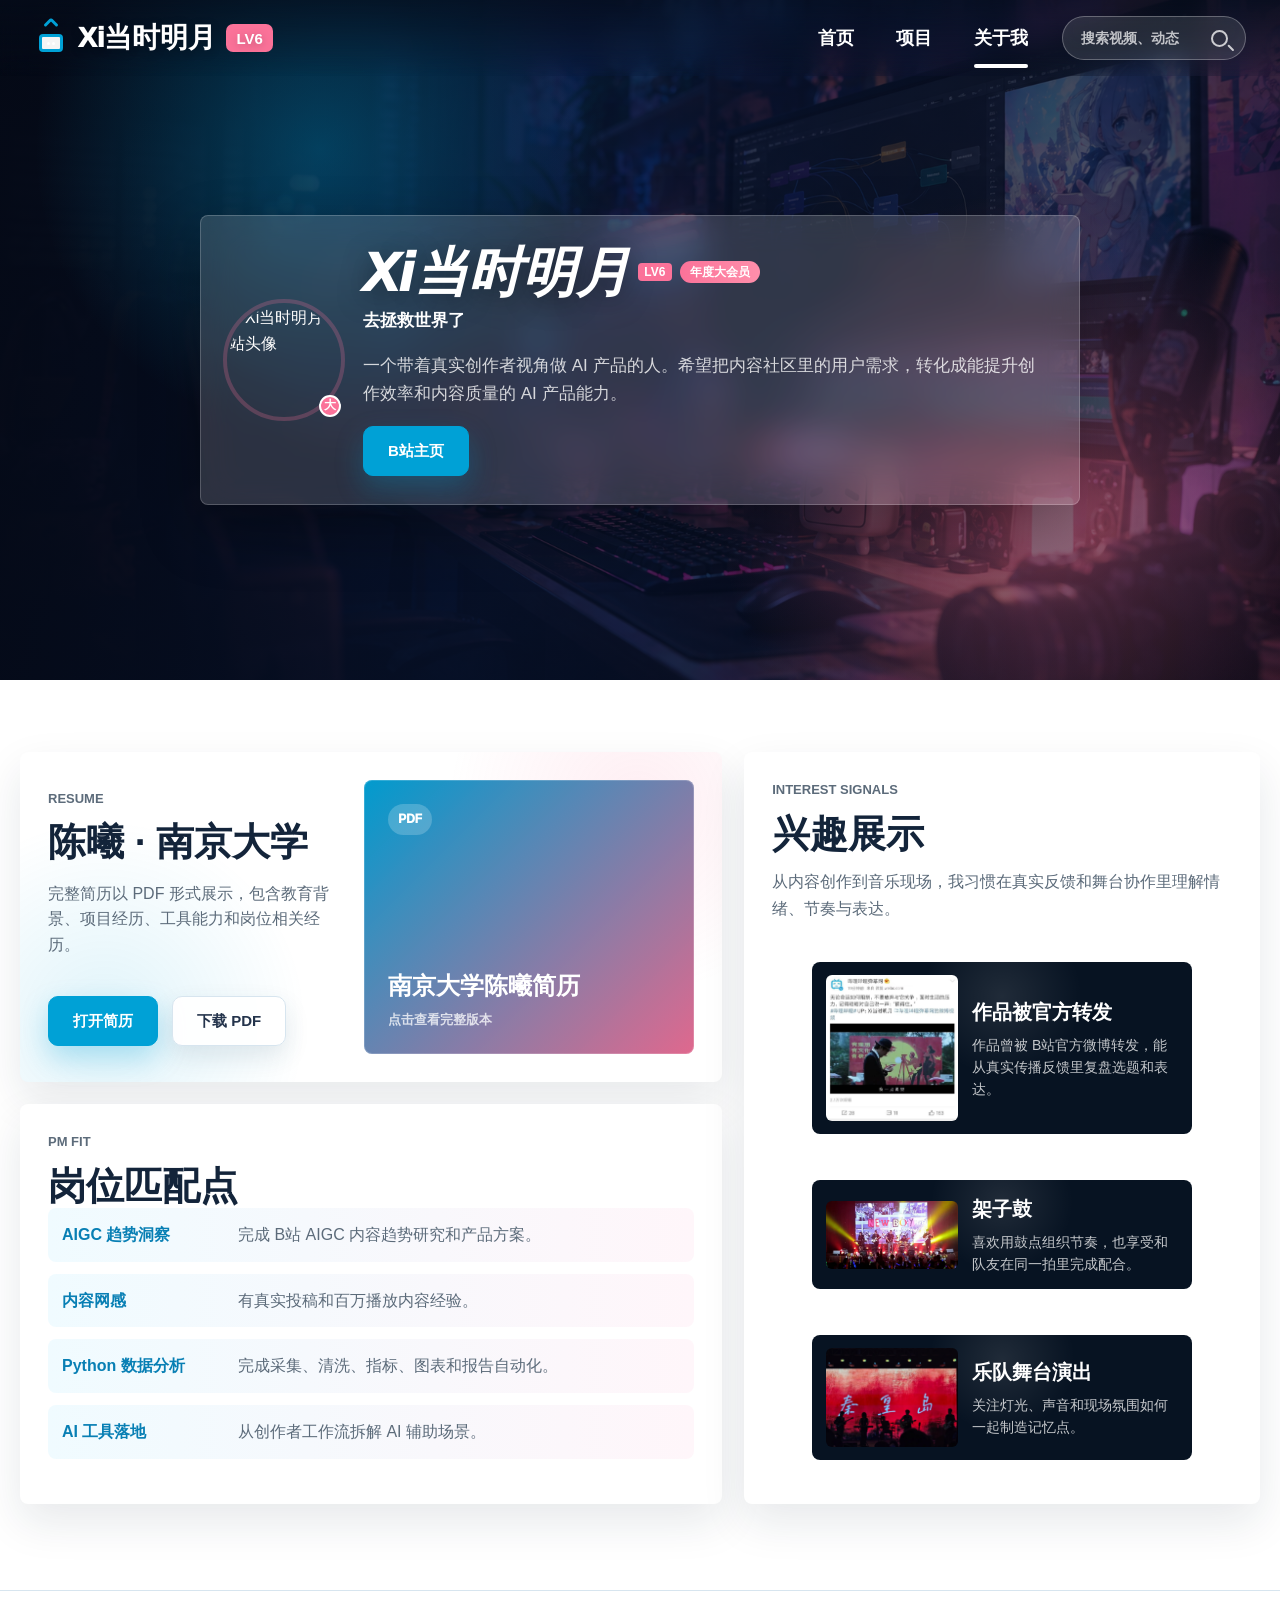
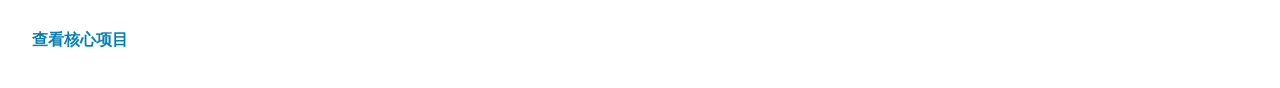
==== about.html @ 8aa00d42 "Deploy portfolio site to GitHub Pages" ====
<!doctype html>
<html lang="zh-CN">
<head>
  <meta charset="utf-8">
  <meta name="viewport" content="width=device-width, initial-scale=1">
  <title>关于我 | Xi当时明月</title>
  <link rel="stylesheet" href="assets/styles.css">
</head>
<body class="bili-page about-page">
  <header class="site-header">
    <a class="brand" href="index.html" aria-label="回到首页">
      <span class="brand-mark bili-tv-mini" aria-hidden="true"><span></span></span>
      <span>Xi当时明月</span>
      <span class="brand-level">LV6</span>
    </a>
    <button class="nav-toggle" type="button" aria-expanded="false" aria-controls="site-nav">☰</button>
    <nav id="site-nav" class="site-nav">
      <a href="index.html">首页</a>
      <a href="projects.html">项目</a>
      <a class="active" href="about.html">关于我</a>
      <span class="nav-search">搜索视频、动态</span>
    </nav>
  </header>

  <main>
    <section class="space-hero">
      <div class="hero-media" aria-hidden="true">
        <img src="assets/hero-creator-bg.png" alt="">
      </div>
      <div class="danmaku-layer about-danmaku-layer" aria-hidden="true">
        <span style="--top: 10%; --delay: 0s; --speed: 17s;">bilibili干杯！</span>
        <span style="--top: 15%; --delay: -5s; --speed: 21s;">无限进步！</span>
        <span style="--top: 20%; --delay: -10s; --speed: 19s;">AI 产品力加载中</span>
        <span style="--top: 25%; --delay: -15s; --speed: 23s;">一键三连作品集</span>
        <span style="--top: 30%; --delay: -3s; --speed: 20s;">真实创作者视角</span>
        <span style="--top: 35%; --delay: -8s; --speed: 25s;">内容社区洞察已就绪</span>
        <span style="--top: 40%; --delay: -13s; --speed: 22s;">接 offer ~</span>
        <span style="--top: 45%; --delay: -18s; --speed: 26s;">前方高能</span>
        <span style="--top: 50%; --delay: -2s; --speed: 18s;">从创作到产品</span>
        <span style="--top: 55%; --delay: -7s; --speed: 24s;">求录用~</span>
        <span style="--top: 60%; --delay: -12s; --speed: 20s;">B站 AIGC 趋势研究</span>
        <span style="--top: 65%; --delay: -17s; --speed: 27s;">AI 让创作更快乐</span>
        <span style="--top: 70%; --delay: -22s; --speed: 23s;">数据复盘中</span>
        <span style="--top: 75%; --delay: -4s; --speed: 19s;">关注用户需求</span>
        <span style="--top: 80%; --delay: -9s; --speed: 28s;">全体目光向我看齐！</span>
      </div>
      <div class="space-profile-card">
        <div class="profile-avatar-wrap">
          <img src="https://i0.hdslb.com/bfs/face/666c9650cc53e5d75ecbccb346e332d8e1f030dd.jpg@128w_128h_1c_1s.webp" alt="Xi当时明月 B站头像">
          <span class="avatar-vip">大</span>
        </div>
        <div>
          <div class="profile-name-row">
            <h1>Xi当时明月</h1>
            <span class="level-badge">LV6</span>
            <span class="vip-badge">年度大会员</span>
          </div>
          <p class="space-sign">去拯救世界了</p>
          <p>一个带着真实创作者视角做 AI 产品的人。希望把内容社区里的用户需求，转化成能提升创作效率和内容质量的 AI 产品能力。</p>
          <div class="hero-actions space-profile-actions">
            <a class="button primary" href="https://space.bilibili.com/365101941?spm_id_from=333.1007.0.0" target="_blank" rel="noopener">B站主页</a>
          </div>
        </div>
      </div>
    </section>

    <section class="section profile-layout page-section">
      <div class="profile-content">
        <article class="resume-block resume-download-block">
          <div class="resume-download-copy">
            <p class="eyebrow">Resume</p>
            <h2>陈曦 · 南京大学</h2>
            <p>完整简历以 PDF 形式展示，包含教育背景、项目经历、工具能力和岗位相关经历。</p>
            <div class="button-row">
              <a class="button primary" href="assets/docs/chenxi-nju-resume-0108.pdf" target="_blank" rel="noopener">打开简历</a>
              <a class="button ghost" href="assets/docs/chenxi-nju-resume-0108.pdf" download>下载 PDF</a>
            </div>
          </div>
          <a class="resume-preview-card" href="assets/docs/chenxi-nju-resume-0108.pdf" target="_blank" rel="noopener" aria-label="打开陈曦简历 PDF">
            <span>PDF</span>
            <strong>南京大学陈曦简历</strong>
            <small>点击查看完整版本</small>
          </a>
        </article>

        <article class="resume-block pm-fit-block">
          <p class="eyebrow">PM Fit</p>
          <h2>岗位匹配点</h2>
          <div class="fit-list">
            <div><strong>AIGC 趋势洞察</strong><span>完成 B站 AIGC 内容趋势研究和产品方案。</span></div>
            <div><strong>内容网感</strong><span>有真实投稿和百万播放内容经验。</span></div>
            <div><strong>Python 数据分析</strong><span>完成采集、清洗、指标、图表和报告自动化。</span></div>
            <div><strong>AI 工具落地</strong><span>从创作者工作流拆解 AI 辅助场景。</span></div>
          </div>
        </article>

        <article class="resume-block interest-block">
          <div class="about-block-heading">
            <div>
              <p class="eyebrow">Interest Signals</p>
              <h2>兴趣展示</h2>
            </div>
            <p>从内容创作到音乐现场，我习惯在真实反馈和舞台协作里理解情绪、节奏与表达。</p>
          </div>
          <div class="interest-gallery">
            <a class="interest-card" href="assets/mine/interest-content-note.jpg" target="_blank" rel="noopener" aria-label="查看作品被 B站官方微博转发截图大图">
              <figure>
                <img src="assets/mine/interest-content-note.jpg" alt="B站内容被官方账号转发的截图">
                <figcaption>
                  <strong>作品被官方转发</strong>
                  <span>作品曾被 B站官方微博转发，能从真实传播反馈里复盘选题和表达。</span>
                </figcaption>
              </figure>
            </a>
            <a class="interest-card" href="assets/mine/interest-live-band.jpg" target="_blank" rel="noopener" aria-label="查看架子鼓舞台照片大图">
              <figure class="wide">
                <img src="assets/mine/interest-live-band.jpg" alt="乐队在舞台上演出的照片">
                <figcaption>
                  <strong>架子鼓</strong>
                  <span>喜欢用鼓点组织节奏，也享受和队友在同一拍里完成配合。</span>
                </figcaption>
              </figure>
            </a>
            <a class="interest-card" href="assets/mine/interest-stage-qinhuangdao.jpg" target="_blank" rel="noopener" aria-label="查看乐队舞台演出照片大图">
              <figure>
                <img src="assets/mine/interest-stage-qinhuangdao.jpg" alt="秦皇岛主题舞台演出照片">
                <figcaption>
                  <strong>乐队舞台演出</strong>
                  <span>关注灯光、声音和现场氛围如何一起制造记忆点。</span>
                </figcaption>
              </figure>
            </a>
          </div>
        </article>
      </div>
    </section>
  </main>

  <footer class="site-footer">
    <a href="bilibili-aigc.html">查看核心项目</a>
  </footer>
  <script src="assets/main.js"></script>
</body>
</html>
---- assets/styles.css ----
:root {
  --bg: #f6f9fc;
  --surface: #ffffff;
  --surface-soft: #eef7fb;
  --ink: #13243a;
  --muted: #5c6b7a;
  --line: #d7e5ef;
  --blue: #00a1d6;
  --blue-dark: #087fb4;
  --pink: #fb7299;
  --green: #22b07d;
  --shadow: 0 18px 45px rgba(24, 70, 98, 0.12);
  --radius: 8px;
}

* {
  box-sizing: border-box;
}

body {
  margin: 0;
  color: var(--ink);
  background: var(--bg);
  font-family: -apple-system, BlinkMacSystemFont, "Segoe UI", "Microsoft YaHei", sans-serif;
  line-height: 1.6;
}

img {
  display: block;
  max-width: 100%;
}

a {
  color: inherit;
  text-decoration: none;
}


.site-header {
  position: sticky;
  top: 0;
  z-index: 10;
  display: flex;
  align-items: center;
  justify-content: space-between;
  min-height: 76px;
  padding: 0 42px;
  background: rgba(255, 255, 255, 0.96);
  border-bottom: 1px solid rgba(215, 229, 239, 0.92);
  backdrop-filter: blur(14px);
  box-shadow: 0 8px 28px rgba(19, 36, 58, 0.05);
}

.brand {
  display: inline-flex;
  align-items: center;
  gap: 12px;
  font-weight: 900;
  color: #0b1533;
  font-size: 26px;
}

.brand-level {
  display: inline-flex;
  align-items: center;
  justify-content: center;
  height: 23px;
  padding: 0 8px;
  border-radius: 6px;
  color: #fff;
  background: var(--pink);
  font-size: 14px;
  font-weight: 900;
}

.brand-mark {
  display: grid;
  place-items: center;
  width: 40px;
  height: 40px;
}

.bili-tv-mini {
  position: relative;
  border-radius: 0;
  background: transparent;
  box-shadow: none;
}

.bili-tv-mini::before,
.bili-tv-mini::after {
  content: "";
  position: absolute;
  top: 2px;
  width: 12px;
  height: 4px;
  border-radius: 999px;
  background: var(--blue);
}

.bili-tv-mini::before {
  left: 8px;
  transform: rotate(-45deg);
}

.bili-tv-mini::after {
  right: 8px;
  transform: rotate(45deg);
}

.bili-tv-mini span {
  width: 34px;
  height: 27px;
  margin-top: 7px;
  border: 4px solid var(--blue);
  border-radius: 8px;
  position: relative;
  background: #f9fdff;
}

.bili-tv-mini span::before,
.bili-tv-mini span::after {
  content: "";
  position: absolute;
  top: 8px;
  width: 4px;
  height: 4px;
  border-radius: 50%;
  background: var(--blue);
}

.bili-tv-mini span::before { left: 7px; }
.bili-tv-mini span::after { right: 7px; }

.site-nav {
  display: flex;
  align-items: center;
  gap: 20px;
}

.site-nav a {
  position: relative;
  padding: 10px 8px;
  border-radius: 8px;
  color: #17233c;
  font-size: 16px;
  font-weight: 900;
}

.site-nav a:hover,
.site-nav a.active {
  color: var(--blue);
  background: transparent;
}

.site-nav a.active::after {
  content: "";
  position: absolute;
  left: 8px;
  right: 8px;
  bottom: -9px;
  height: 4px;
  border-radius: 999px;
  background: var(--blue);
}

.nav-search {
  display: inline-flex;
  align-items: center;
  min-width: 168px;
  height: 40px;
  padding: 0 42px 0 18px;
  border: 1px solid #dbe7f2;
  border-radius: 999px;
  color: #a0afc1;
  background: #fff;
  font-size: 13px;
  font-weight: 800;
  position: relative;
}

.nav-search::after {
  content: "";
  position: absolute;
  right: 17px;
  width: 13px;
  height: 13px;
  border: 2px solid #aab7c7;
  border-radius: 50%;
}

.nav-search::before {
  content: "";
  position: absolute;
  right: 13px;
  width: 8px;
  height: 2px;
  background: #aab7c7;
  transform: rotate(45deg) translate(9px, 5px);
  border-radius: 999px;
}

.nav-toggle {
  display: none;
  border: 1px solid var(--line);
  border-radius: 8px;
  background: #fff;
  color: var(--ink);
  width: 40px;
  height: 40px;
  font-size: 20px;
}

.home-hero {
  position: relative;
  min-height: calc(100vh - 76px);
  display: grid;
  align-items: end;
  padding: 72px 56px 172px;
  overflow: hidden;
  background:
    radial-gradient(circle at 4% 13%, rgba(0, 161, 214, 0.18), transparent 17%),
    radial-gradient(circle at 88% 8%, rgba(251, 114, 153, 0.2), transparent 18%),
    linear-gradient(135deg, #eef9ff 0%, #f7fbff 42%, #fff1f7 100%);
}

.home-hero::before {
  content: "";
  position: absolute;
  inset: auto -8% -85px -8%;
  height: 190px;
  background: linear-gradient(135deg, rgba(0, 161, 214, 0.62), rgba(251, 114, 153, 0.62));
  border-radius: 55% 45% 0 0 / 68% 78% 0 0;
  opacity: 0.78;
}

.home-hero::after {
  content: "";
  position: absolute;
  inset: auto -12% -145px 18%;
  height: 200px;
  background: rgba(255, 255, 255, 0.7);
  border-radius: 50% 50% 0 0 / 70% 75% 0 0;
}

.hero-media {
  position: absolute;
  inset: 0;
}

.hero-media::after {
  content: "";
  position: absolute;
  inset: 0;
  background:
    linear-gradient(90deg, rgba(241, 250, 255, 0.98) 0%, rgba(241, 250, 255, 0.88) 35%, rgba(246, 244, 255, 0.55) 58%, rgba(255, 239, 247, 0.88) 100%),
    radial-gradient(circle at 82% 20%, rgba(251, 114, 153, 0.28), transparent 24%),
    radial-gradient(circle at 20% 72%, rgba(0, 161, 214, 0.24), transparent 28%);
}

.hero-media img {
  position: absolute;
  right: 9%;
  top: 0;
  width: 58%;
  height: 100%;
  object-fit: cover;
  object-position: center;
  opacity: 0.46;
  filter: saturate(0.9) contrast(0.92);
  mix-blend-mode: multiply;
}

.hero-copy {
  position: relative;
  z-index: 2;
  max-width: 760px;
  color: #071533;
}

.eyebrow {
  margin: 0 0 10px;
  color: var(--blue);
  font-size: 13px;
  font-weight: 900;
  letter-spacing: 0;
  text-transform: uppercase;
}

.hero-copy .eyebrow {
  color: var(--blue);
}

h1,
h2,
h3,
p {
  overflow-wrap: anywhere;
}

h1 {
  margin: 0;
  font-size: clamp(46px, 5vw, 76px);
  line-height: 1.08;
  letter-spacing: 0;
}

.accent-pink { color: var(--pink); }
.accent-blue { color: var(--blue); }

h2 {
  margin: 0;
  font-size: clamp(26px, 3vw, 42px);
  line-height: 1.18;
  letter-spacing: 0;
}

h3 {
  margin: 0;
  font-size: 20px;
  line-height: 1.3;
  letter-spacing: 0;
}

.hero-summary {
  max-width: 690px;
  margin: 24px 0 0;
  color: #3b4b63;
  font-size: 17px;
}

.hero-actions,
.button-row,
.card-actions {
  display: flex;
  flex-wrap: wrap;
  gap: 14px;
}

.hero-actions {
  margin-top: 28px;
}

.button {
  display: inline-flex;
  align-items: center;
  justify-content: center;
  gap: 9px;
  min-height: 50px;
  padding: 12px 24px;
  border-radius: 10px;
  border: 1px solid var(--line);
  font-weight: 900;
  font-size: 15px;
}

.button-icon {
  display: inline-grid;
  place-items: center;
  width: 23px;
  height: 23px;
  border-radius: 7px;
  background: rgba(255, 255, 255, 0.18);
}

.button.primary {
  color: #fff;
  border-color: var(--blue);
  background: var(--blue);
  box-shadow: 0 12px 28px rgba(0, 161, 214, 0.28);
}

.button.primary:hover {
  background: var(--blue-dark);
}

.button.ghost {
  color: #24344c;
  background: rgba(255, 255, 255, 0.94);
  box-shadow: 0 10px 24px rgba(31, 70, 100, 0.12);
}

.home-hero .button.ghost {
  color: #24344c;
  border-color: #dbe7f2;
  background: rgba(255, 255, 255, 0.94);
}

.danmaku-layer {
  position: absolute;
  inset: 76px 0 0;
  z-index: 1;
  pointer-events: none;
  overflow: hidden;
}



.danmaku-layer span {
  position: absolute;
  top: var(--top);
  left: 100%;
  white-space: nowrap;
  padding: 12px 20px;
  border-radius: 999px;
  color: rgba(236, 241, 247, 0.86);
  background: rgba(226, 234, 242, 0.13);
  border: 1px solid rgba(226, 234, 242, 0.34);
  box-shadow: 0 10px 22px rgba(0, 0, 0, 0.14), 0 0 0 1px rgba(255, 255, 255, 0.12) inset;
  backdrop-filter: blur(10px);
  animation: danmaku-fly var(--speed) linear infinite;
  animation-delay: var(--delay);
  font-size: 15px;
  font-weight: 900;
}

.danmaku-layer span:nth-child(3n + 1) {
  color: #008fca;
  background: rgba(232, 248, 255, 0.28);
  border-color: rgba(0, 161, 214, 0.34);
}

.danmaku-layer span:nth-child(3n + 2) {
  color: #df4d7c;
  background: rgba(255, 239, 246, 0.30);
  border-color: rgba(251, 114, 153, 0.36);
}

@keyframes danmaku-fly {
  from { transform: translateX(0); }
  to { transform: translateX(-135vw); }
}

.creator-panel {
  position: absolute;
  right: 44px;
  bottom: 126px;
  z-index: 3;
  display: grid;
  grid-template-columns: 92px minmax(0, 1fr);
  gap: 20px;
  align-items: center;
  width: min(450px, calc(100% - 88px));
  padding: 22px 24px;
  border-radius: 16px;
  border: 1px solid #dfeaf4;
  background: rgba(255, 255, 255, 0.96);
  color: #0b1533;
  backdrop-filter: blur(18px);
  box-shadow: 0 18px 48px rgba(31, 76, 120, 0.16);
}

.profile-avatar-wrap {
  position: relative;
  width: 92px;
  height: 92px;
  border-radius: 50%;
}

.profile-avatar-wrap::before {
  content: "";
  position: absolute;
  inset: -6px;
  border-radius: 50%;
  border: 4px solid rgba(251, 114, 153, 0.24);
}

.profile-avatar-wrap img {
  display: block;
  width: 100%;
  height: 100%;
  border-radius: 50%;
  object-fit: cover;
}

.creator-panel img {
  width: 92px;
  height: 92px;
  border-radius: 50%;
  border: 4px solid #fff;
  object-fit: cover;
  box-shadow: 0 10px 22px rgba(40, 80, 120, 0.16);
}

.creator-panel strong {
  display: block;
  color: #0b1533;
  font-size: 26px;
  line-height: 1.1;
}

.creator-panel p {
  margin: 7px 0 0;
  color: #2f4058;
  font-size: 15px;
}

.profile-name-row {
  display: flex;
  flex-wrap: wrap;
  align-items: center;
  gap: 8px;
}

.level-badge,
.vip-badge,
.avatar-vip {
  display: inline-flex;
  align-items: center;
  justify-content: center;
  color: #fff;
  font-weight: 900;
}

.level-badge {
  min-width: 38px;
  height: 22px;
  padding: 0 7px;
  border-radius: 6px;
  background: #fb7299;
  font-size: 13px;
  line-height: 1;
}

.vip-badge {
  height: 24px;
  padding: 0 12px;
  border-radius: 999px;
  background: linear-gradient(90deg, #fb7299, #ff8fab);
  font-size: 12px;
}

.avatar-vip {
  position: absolute;
  right: -1px;
  bottom: -1px;
  width: 27px;
  height: 27px;
  border-radius: 50%;
  border: 3px solid #fff;
  background: #fb7299;
  font-size: 14px;
}

.profile-sign {
  font-weight: 900;
}

.profile-proof {
  color: #6b7b91 !important;
  font-size: 12px !important;
}

.metric-strip {
  display: grid;
  grid-template-columns: repeat(4, 1fr);
  gap: 0;
  max-width: 1080px;
  margin: -132px 0 0 56px;
  padding: 0;
  position: relative;
  z-index: 4;
  border-radius: 14px;
  overflow: hidden;
  background: #fff;
  box-shadow: 0 18px 44px rgba(31, 76, 120, 0.14);
}

.metric-strip article {
  display: grid;
  grid-template-columns: 54px 1fr;
  grid-template-rows: auto auto;
  column-gap: 16px;
  align-items: center;
  padding: 24px 28px;
  background: #fff;
  border-right: 1px solid #e6eef6;
}

.metric-strip article:first-child,
.metric-strip article:last-child {
  border-radius: 0;
}

.metric-strip article:last-child {
  border-right: 0;
}

.metric-icon {
  grid-row: 1 / 3;
  display: grid;
  place-items: center;
  width: 54px;
  height: 54px;
  border-radius: 14px;
  color: var(--blue);
  background: #e8f8ff;
  font-size: 20px;
  font-weight: 900;
}

.metric-icon.fans,
.metric-icon.like {
  color: var(--pink);
  background: #fff0f6;
}

.metric-strip strong {
  display: block;
  color: var(--blue);
  font-size: 34px;
  line-height: 1;
}

.metric-strip span:not(.metric-icon) {
  display: block;
  margin-top: 8px;
  color: var(--muted);
  font-weight: 800;
}

.section {
  max-width: 1180px;
  margin: 0 auto;
  padding: 86px 20px;
}

.section-heading {
  max-width: 740px;
  margin-bottom: 28px;
}

.section-heading p:not(.eyebrow) {
  color: var(--muted);
  font-size: 17px;
}

.project-grid {
  display: grid;
  grid-template-columns: 1.25fr 1fr 1fr;
  gap: 18px;
}

.project-card,
.list-card,
.profile-card,
.resume-block,
.case-grid article,
.chart-gallery figure {
  border: 1px solid var(--line);
  border-radius: var(--radius);
  background: var(--surface);
  box-shadow: 0 10px 30px rgba(15, 49, 74, 0.07);
}

.project-card {
  overflow: hidden;
}

.project-card img,
.project-card .placeholder-visual {
  width: 100%;
  aspect-ratio: 16 / 10;
  object-fit: cover;
  background: #dff4fb;
}

.placeholder-visual {
  display: grid;
  place-items: center;
  color: var(--blue-dark);
  font-size: 36px;
  font-weight: 900;
}

.card-body {
  padding: 22px;
}

.card-body p,
.list-card p,
.case-grid p,
.resume-block p,
.profile-card p {
  color: var(--muted);
}

.status {
  display: inline-flex;
  margin-bottom: 12px;
  padding: 4px 9px;
  border-radius: 999px;
  font-size: 12px;
  font-weight: 900;
}

.status.done {
  color: #00749b;
  background: #def5fd;
}

.status.draft {
  color: #b94b6d;
  background: #ffe6ef;
}

.status.planned {
  color: #617081;
  background: #eef2f6;
}

.card-actions {
  margin-top: 18px;
}

.card-actions a {
  color: var(--blue-dark);
  font-weight: 900;
}

.muted {
  color: var(--muted);
}

.soft-band {
  max-width: none;
  padding-left: calc((100% - 1180px) / 2 + 20px);
  padding-right: calc((100% - 1180px) / 2 + 20px);
  background: var(--surface-soft);
}

.ability-grid,
.case-grid,
.chart-gallery {
  display: grid;
  grid-template-columns: repeat(3, 1fr);
  gap: 18px;
}

.ability-grid article {
  min-height: 170px;
  padding: 24px;
  border-radius: var(--radius);
  background: #fff;
  border: 1px solid var(--line);
}

.ability-grid p {
  color: var(--muted);
}

.quick-links,
.deliverables {
  display: grid;
  grid-template-columns: 0.9fr 1.1fr;
  gap: 28px;
  align-items: center;
}

.link-panel {
  display: grid;
  grid-template-columns: repeat(2, 1fr);
  gap: 12px;
}

.link-panel a {
  padding: 18px;
  border: 1px solid var(--line);
  border-radius: 8px;
  background: #fff;
  color: var(--blue-dark);
  font-weight: 900;
}

.site-footer {
  display: flex;
  justify-content: space-between;
  gap: 24px;
  padding: 36px 32px;
  color: var(--muted);
  border-top: 1px solid var(--line);
  background: #fff;
}

.site-footer strong {
  color: var(--ink);
}

.site-footer p {
  margin: 6px 0 0;
}

.site-footer a {
  color: var(--blue-dark);
  font-weight: 900;
}

.page-hero,
.case-hero {
  max-width: 1180px;
  margin: 0 auto;
  padding: 78px 20px 42px;
}

.page-hero.compact {
  max-width: 920px;
  margin-left: calc((100% - 1180px) / 2);
}

.page-hero p:not(.eyebrow) {
  max-width: 720px;
  color: var(--muted);
  font-size: 18px;
}

.project-list {
  display: grid;
  gap: 22px;
}

.list-card {
  display: grid;
  grid-template-columns: 340px 1fr;
  gap: 28px;
  padding: 22px;
  align-items: center;
}

.list-card img,
.list-card .placeholder-visual {
  width: 100%;
  aspect-ratio: 16 / 10;
  border-radius: 8px;
  object-fit: cover;
  background: #dff4fb;
}

.mini-stats {
  display: grid;
  grid-template-columns: repeat(3, 1fr);
  gap: 10px;
  margin: 20px 0;
}

.mini-stats div {
  padding: 12px;
  border-radius: 8px;
  background: #f4f8fb;
}

.mini-stats dt {
  color: var(--muted);
  font-size: 12px;
  font-weight: 800;
}

.mini-stats dd {
  margin: 4px 0 0;
  color: var(--ink);
  font-weight: 900;
}

.case-hero {
  display: grid;
  grid-template-columns: 1.05fr 0.95fr;
  gap: 34px;
  align-items: center;
}

.case-hero p {
  color: var(--muted);
  font-size: 18px;
}

.case-hero img {
  border-radius: 8px;
  border: 1px solid var(--line);
  background: #fff;
  box-shadow: var(--shadow);
}

.case-grid article {
  padding: 24px;
}

.case-number {
  display: inline-block;
  color: var(--pink);
  font-size: 28px;
  font-weight: 900;
  margin-bottom: 12px;
}

.chart-gallery figure {
  overflow: hidden;
  margin: 0;
}

.chart-gallery img {
  width: 100%;
  aspect-ratio: 16 / 10;
  object-fit: cover;
}

.chart-gallery figcaption {
  padding: 14px 16px;
  color: var(--muted);
  font-weight: 800;
}

.profile-layout {
  display: grid;
  grid-template-columns: 320px 1fr;
  gap: 24px;
  align-items: start;
}

.profile-card {
  position: sticky;
  top: 92px;
  padding: 28px;
}

.avatar-ring {
  display: grid;
  place-items: center;
  width: 88px;
  height: 88px;
  margin-bottom: 18px;
  border-radius: 50%;
  color: #fff;
  background: linear-gradient(135deg, var(--blue), var(--pink));
  font-size: 42px;
  font-weight: 900;
}

.profile-content {
  display: grid;
  gap: 18px;
}

.resume-block {
  padding: 28px;
}

.clean-list {
  margin: 18px 0 0;
  padding-left: 20px;
  color: var(--muted);
}

.clean-list li + li {
  margin-top: 10px;
}

.fit-list {
  display: grid;
  gap: 12px;
}

.fit-list div {
  display: grid;
  grid-template-columns: 160px 1fr;
  gap: 16px;
  padding: 14px;
  border-radius: 8px;
  background: #f4f8fb;
}

.fit-list strong {
  color: var(--blue-dark);
}

.fit-list span {
  color: var(--muted);
}

.editable {
  border-style: dashed;
}

.research-hero {
  align-items: stretch;
}

.research-summary {
  display: grid;
  grid-template-columns: repeat(2, 1fr);
  gap: 14px;
}

.research-summary article {
  display: flex;
  flex-direction: column;
  justify-content: center;
  min-height: 132px;
  padding: 22px;
  border-radius: 8px;
  border: 1px solid var(--line);
  background: #fff;
  box-shadow: var(--shadow);
}

.research-summary strong {
  color: var(--blue);
  font-size: 38px;
  line-height: 1;
}

.research-summary span {
  margin-top: 10px;
  color: var(--muted);
  font-weight: 800;
}

.workflow-steps {
  display: grid;
  grid-template-columns: repeat(6, 1fr);
  gap: 12px;
}

.workflow-steps article,
.signal-grid article,
.task-grid article,
.evidence-grid article,
.opportunity-list article {
  border: 1px solid var(--line);
  border-radius: 8px;
  background: #fff;
  box-shadow: 0 10px 30px rgba(15, 49, 74, 0.07);
}

.workflow-steps article {
  min-height: 230px;
  padding: 18px;
}

.workflow-steps span {
  display: inline-flex;
  color: var(--pink);
  font-size: 24px;
  font-weight: 900;
  margin-bottom: 16px;
}

.workflow-steps p,
.signal-grid p,
.task-grid p,
.evidence-grid li,
.opportunity-list p,
.source-list {
  color: var(--muted);
}

.signal-grid,
.task-grid,
.evidence-grid,
.opportunity-list {
  display: grid;
  grid-template-columns: repeat(4, 1fr);
  gap: 18px;
}

.signal-grid article,
.task-grid article,
.evidence-grid article,
.opportunity-list article {
  padding: 22px;
}

.signal-grid a,
.source-list a {
  color: var(--blue-dark);
  font-weight: 900;
}

.wide {
  max-width: 900px;
}

.table-wrap {
  overflow-x: auto;
  border: 1px solid var(--line);
  border-radius: 8px;
  background: #fff;
  box-shadow: 0 10px 30px rgba(15, 49, 74, 0.07);
}

.review-table {
  width: 100%;
  min-width: 1160px;
  border-collapse: collapse;
}

.review-table th,
.review-table td {
  padding: 15px 14px;
  border-bottom: 1px solid var(--line);
  text-align: left;
  vertical-align: top;
  font-size: 14px;
}

.review-table th {
  color: var(--blue-dark);
  background: #f1f9fd;
  font-size: 13px;
  font-weight: 900;
}

.review-table td strong {
  display: block;
  color: var(--ink);
  font-size: 15px;
}

.review-table td span {
  display: block;
  color: var(--muted);
  font-size: 12px;
  font-weight: 800;
  margin-top: 4px;
}

.review-table tr:last-child td {
  border-bottom: 0;
}

.task-grid {
  grid-template-columns: repeat(4, 1fr);
}

.task-grid span {
  display: block;
  margin-top: 12px;
  color: var(--blue-dark);
  font-size: 13px;
  font-weight: 900;
}

.evidence-grid {
  grid-template-columns: repeat(3, 1fr);
}

.evidence-grid ol,
.source-list {
  margin: 16px 0 0;
  padding-left: 20px;
}

.evidence-grid li + li,
.source-list li + li {
  margin-top: 9px;
}

.product-opportunity {
  display: grid;
  grid-template-columns: 0.8fr 1.2fr;
  gap: 28px;
  align-items: start;
}

.opportunity-list {
  grid-template-columns: repeat(2, 1fr);
}

.opportunity-list strong {
  display: block;
  color: var(--blue-dark);
  font-size: 18px;
}

.sources-section {
  padding-top: 40px;
}

/* Homepage variant inspired by Bilibili recruitment page layout. */
.home-page .site-header {
  position: absolute;
  left: 0;
  right: 0;
  top: 0;
  color: #fff;
  background: linear-gradient(180deg, rgba(0, 0, 0, 0.42), rgba(0, 0, 0, 0));
  border-bottom: 0;
  box-shadow: none;
}

.home-page .brand,
.home-page .site-nav a {
  color: #fff;
}

.home-page .site-nav a.active,
.home-page .site-nav a:hover {
  color: #fff;
}

.home-page .site-nav a.active::after {
  background: #fff;
}

.home-page .nav-search {
  color: rgba(255, 255, 255, 0.72);
  border-color: rgba(255, 255, 255, 0.32);
  background: rgba(255, 255, 255, 0.12);
  backdrop-filter: blur(10px);
}

.home-page .nav-search::before {
  background: rgba(255, 255, 255, 0.76);
}

.home-page .nav-search::after {
  border-color: rgba(255, 255, 255, 0.76);
}

.home-page .bili-tv-mini span {
  background: rgba(255, 255, 255, 0.92);
}

.home-page .home-hero {
  min-height: 100vh;
  place-items: center;
  padding: 100px 56px 188px;
  background: #10131a;
}

.home-page .home-hero::before {
  display: none;
}

.home-page .home-hero::after {
  content: "";
  position: absolute;
  inset: auto 0 0;
  height: 38%;
  background: linear-gradient(180deg, rgba(16, 19, 26, 0), rgba(16, 19, 26, 0.72));
  border-radius: 0;
}

.home-page .hero-media::after {
  background:
    radial-gradient(circle at 50% 48%, rgba(0, 0, 0, 0.08), rgba(0, 0, 0, 0.34) 46%, rgba(0, 0, 0, 0.68) 100%),
    linear-gradient(180deg, rgba(0, 0, 0, 0.42), rgba(0, 0, 0, 0.48));
}

.home-page .hero-media img {
  inset: 0;
  right: auto;
  top: auto;
  width: 100%;
  height: 100%;
  opacity: 1;
  object-fit: cover;
  object-position: center;
  filter: saturate(0.92) contrast(1.02);
  mix-blend-mode: normal;
}

.home-page .hero-copy {
  justify-self: center;
  align-self: center;
  max-width: 900px;
  margin-top: 36px;
  text-align: center;
  color: #fff;
}

.home-page .hero-copy .eyebrow {
  color: rgba(255, 255, 255, 0.82);
  margin-bottom: 18px;
}

.home-page .hero-copy h1 {
  color: #fff;
  font-size: clamp(42px, 4.6vw, 72px);
  font-style: italic;
  font-weight: 1000;
  text-shadow: 0 6px 28px rgba(0, 0, 0, 0.42);
}

.home-page .hero-summary {
  max-width: 780px;
  margin: 18px auto 0;
  color: rgba(255, 255, 255, 0.78);
}

.hero-search {
  display: grid;
  grid-template-columns: 1fr 48px;
  align-items: center;
  width: min(420px, 86vw);
  height: 50px;
  margin: 28px auto 0;
  border-radius: 999px;
  background: rgba(255, 255, 255, 0.96);
  box-shadow: 0 18px 48px rgba(0, 0, 0, 0.28);
  overflow: hidden;
}

.hero-search span {
  padding-left: 22px;
  color: #9aa8b8;
  font-size: 14px;
  font-weight: 800;
  text-align: left;
}

.hero-search a {
  display: grid;
  place-items: center;
  width: 48px;
  height: 48px;
  margin-right: 1px;
  border-radius: 50%;
  color: #fff;
  background: var(--pink);
  font-size: 25px;
  font-weight: 900;
}

.recruit-entry-panel {
  position: absolute;
  left: 50%;
  bottom: 70px;
  z-index: 4;
  display: grid;
  grid-template-columns: repeat(2, minmax(260px, 360px));
  gap: 12px;
  transform: translateX(-50%);
}

.recruit-entry {
  position: relative;
  display: grid;
  gap: 4px;
  min-height: 82px;
  padding: 18px 58px 18px 22px;
  border-radius: 8px;
  color: #fff;
  box-shadow: 0 18px 42px rgba(0, 0, 0, 0.28);
}

.recruit-entry.blue {
  background: #329be0;
}

.recruit-entry.pink {
  background: #d94a7c;
}

.recruit-entry strong {
  font-size: 26px;
  line-height: 1.05;
  font-weight: 1000;
}

.recruit-entry span {
  font-size: 13px;
  opacity: 0.9;
}

.recruit-entry b {
  position: absolute;
  right: 22px;
  top: 50%;
  transform: translateY(-50%);
  font-size: 58px;
  line-height: 1;
  font-weight: 300;
}

.home-page .creator-panel {
  display: none;
}

.home-page .metric-strip {
  max-width: 1080px;
  margin: 42px auto 0;
}



.bili-tv-mini {
  position: relative;
  border-radius: 0;
  background: transparent;
  box-shadow: none;
}

.bili-tv-mini::before,
.bili-tv-mini::after {
  content: "";
  position: absolute;
  top: 5px;
  width: 8px;
  height: 2px;
  border-radius: 999px;
  background: var(--blue);
}

.bili-tv-mini::before {
  left: 9px;
  transform: rotate(-45deg);
}

.bili-tv-mini::after {
  right: 9px;
  transform: rotate(45deg);
}

.bili-tv-mini span {
  width: 23px;
  height: 17px;
  margin-top: 9px;
  border: 3px solid var(--blue);
  border-radius: 4px;
  position: relative;
}

.bili-tv-mini span::before,
.bili-tv-mini span::after {
  content: "";
  position: absolute;
  top: 3px;
  width: 2px;
  height: 2px;
  border-radius: 50%;
  background: #fff;
}

.bili-tv-mini span::before { left: 3px; }
.bili-tv-mini span::after { right: 3px; }

.danmaku-layer {
  position: absolute;
  inset: 68px 0 0;
  z-index: 1;
  pointer-events: none;
  overflow: hidden;
}

.danmaku-layer span {
  position: absolute;
  top: var(--top);
  left: 100%;
  white-space: nowrap;
  padding: 7px 14px;
  border-radius: 999px;
  color: rgba(255, 255, 255, 0.92);
  background: rgba(255, 255, 255, 0.13);
  border: 1px solid rgba(255, 255, 255, 0.2);
  backdrop-filter: blur(8px);
  animation: danmaku-fly var(--speed) linear infinite;
  animation-delay: var(--delay);
  font-size: 14px;
  font-weight: 800;
}

@keyframes danmaku-fly {
  from { transform: translateX(0); }
  to { transform: translateX(-135vw); }
}

.creator-panel {
  position: absolute;
  right: 28px;
  bottom: 72px;
  z-index: 2;
  display: grid;
  grid-template-columns: 76px minmax(0, 1fr);
  gap: 16px;
  align-items: center;
  width: min(430px, calc(100% - 56px));
  padding: 18px;
  border-radius: 8px;
  border: 1px solid rgba(255, 255, 255, 0.24);
  background:
    linear-gradient(120deg, rgba(31, 76, 101, 0.78), rgba(13, 39, 61, 0.64)),
    rgba(255, 255, 255, 0.12);
  color: #fff;
  backdrop-filter: blur(18px);
  box-shadow: 0 18px 46px rgba(0, 0, 0, 0.26);
}

.profile-avatar-wrap {
  position: relative;
  width: 76px;
  height: 76px;
}

.creator-panel img {
  width: 76px;
  height: 76px;
  border-radius: 50%;
  border: 3px solid rgba(255, 255, 255, 0.86);
  object-fit: cover;
}

.creator-panel strong {
  display: block;
  font-size: 24px;
  line-height: 1.1;
  text-shadow: 0 2px 8px rgba(0, 0, 0, 0.22);
}

.creator-panel p {
  margin: 6px 0 0;
  color: rgba(255, 255, 255, 0.9);
  font-size: 14px;
}

.profile-name-row {
  display: flex;
  flex-wrap: wrap;
  align-items: center;
  gap: 8px;
}

.level-badge,
.vip-badge,
.avatar-vip {
  display: inline-flex;
  align-items: center;
  justify-content: center;
  color: #fff;
  font-weight: 900;
}

.level-badge {
  min-width: 34px;
  height: 18px;
  padding: 0 6px;
  border-radius: 4px;
  background: #fb7299;
  font-size: 12px;
  line-height: 1;
}

.vip-badge {
  height: 22px;
  padding: 0 10px;
  border-radius: 999px;
  background: linear-gradient(90deg, #fb7299, #ff8fab);
  font-size: 12px;
}

.avatar-vip {
  position: absolute;
  right: -2px;
  bottom: -2px;
  width: 22px;
  height: 22px;
  border-radius: 50%;
  border: 2px solid #fff;
  background: #fb7299;
  font-size: 12px;
}

.profile-sign {
  font-weight: 800;
}

.profile-proof {
  color: rgba(255, 255, 255, 0.72) !important;
  font-size: 12px !important;
}

.bili-showcase {
  padding-top: 96px;
}

.video-strip {
  display: grid;
  grid-template-columns: 1.35fr 1fr 1fr;
  gap: 18px;
}

.bili-video-card {
  position: relative;
  display: grid;
  overflow: hidden;
  min-height: 310px;
  border-radius: 8px;
  border: 1px solid var(--line);
  background: #07192b;
  box-shadow: var(--shadow);
  transition: transform 180ms ease, box-shadow 180ms ease;
}

.bili-video-card:hover,
.project-card:hover,
.list-card:hover,
.link-panel a:hover {
  transform: translateY(-4px);
  box-shadow: 0 22px 54px rgba(24, 70, 98, 0.16);
}

.bili-video-card img {
  position: absolute;
  inset: 0;
  width: 100%;
  height: 100%;
  object-fit: cover;
  opacity: 0.9;
  transition: transform 420ms ease;
}

.bili-video-card:hover img {
  transform: scale(1.045);
}

.bili-video-card::after {
  content: "";
  position: absolute;
  inset: 0;
  background: linear-gradient(180deg, rgba(7, 25, 43, 0.05) 20%, rgba(7, 25, 43, 0.84) 100%);
}

.bili-video-card div,
.play-chip {
  position: relative;
  z-index: 1;
}

.bili-video-card div {
  align-self: end;
  padding: 18px;
  color: #fff;
}

.bili-video-card strong {
  display: block;
  font-size: 19px;
  line-height: 1.25;
}

.bili-video-card p {
  margin: 6px 0 0;
  color: rgba(255, 255, 255, 0.78);
  font-size: 13px;
}

.play-chip {
  justify-self: start;
  margin: 14px;
  padding: 6px 10px;
  border-radius: 999px;
  color: #fff;
  background: rgba(0, 161, 214, 0.88);
  font-size: 13px;
  font-weight: 900;
  backdrop-filter: blur(8px);
}

.project-card,
.list-card,
.link-panel a {
  transition: transform 180ms ease, box-shadow 180ms ease, border-color 180ms ease;
}

.project-card:hover,
.list-card:hover,
.link-panel a:hover {
  border-color: rgba(0, 161, 214, 0.45);
}


@media (min-width: 901px) and (max-height: 820px) {
  .home-hero {
    min-height: calc(100vh - 76px);
    padding-bottom: 164px;
  }

  .hero-copy {
    max-width: 720px;
  }

  h1 {
    font-size: clamp(34px, 4.8vw, 58px);
  }

  .hero-summary {
    max-width: 650px;
    margin-top: 16px;
  }

  .hero-actions {
    margin-top: 22px;
  }

  .metric-strip {
    margin-top: -126px;
  }
}

@media (max-width: 900px) {
  .site-header {
    padding: 0 18px;
  }

  .nav-toggle {
    display: inline-grid;
    place-items: center;
  }

  .site-nav {
    position: absolute;
    top: 68px;
    left: 0;
    right: 0;
    display: none;
    grid-template-columns: 1fr;
    padding: 12px 18px 18px;
    background: #fff;
    border-bottom: 1px solid var(--line);
  }

  .site-nav.open {
    display: grid;
  }

  .home-hero {
    min-height: 720px;
    padding: 88px 20px 42px;
  }

  .hero-media::after {
    background:
      linear-gradient(90deg, rgba(241, 250, 255, 0.98) 0%, rgba(241, 250, 255, 0.88) 45%, rgba(255, 239, 247, 0.88) 100%),
      radial-gradient(circle at 82% 20%, rgba(251, 114, 153, 0.24), transparent 24%);
  }

  .creator-panel {
    position: relative;
    right: auto;
    bottom: auto;
    width: auto;
    margin-top: 24px;
  }

  .danmaku-layer span {
    font-size: 12px;
  }

  .metric-strip,
  .video-strip,
  .project-grid,
  .ability-grid,
  .workflow-steps,
  .signal-grid,
  .task-grid,
  .evidence-grid,
  .opportunity-list,
  .case-grid,
  .chart-gallery,
  .quick-links,
  .deliverables,
  .case-hero,
  .product-opportunity,
  .profile-layout,
  .list-card {
    grid-template-columns: 1fr;
  }

  .metric-strip {
    margin-top: 0;
  }

  .metric-strip article,
  .metric-strip article:first-child,
  .metric-strip article:last-child {
    border-radius: 8px;
  }

  .page-hero.compact {
    margin-left: auto;
  }

  .profile-card {
    position: static;
  }
}

@media (max-width: 560px) {
  h1 {
    font-size: 36px;
  }

  .home-hero {
    min-height: 680px;
  }

  .hero-summary,
  .page-hero p:not(.eyebrow),
  .case-hero p {
    font-size: 16px;
  }

  .metric-strip {
    grid-template-columns: 1fr;
  }

  .section,
  .soft-band {
    padding-top: 58px;
    padding-bottom: 58px;
  }

  .link-panel,
  .mini-stats,
  .fit-list div {
    grid-template-columns: 1fr;
  }

  .site-footer {
    flex-direction: column;
    padding: 28px 20px;
  }
}


@media (max-width: 560px) {
  .bili-video-card {
    min-height: 240px;
  }

  .creator-panel {
    grid-template-columns: 58px 1fr;
    padding: 12px;
  }

  .profile-avatar-wrap,
  .creator-panel img {
    width: 58px;
    height: 58px;
  }

  .creator-panel strong {
    font-size: 19px;
  }

  .profile-proof {
    display: none;
  }
}

@media (prefers-reduced-motion: reduce) {
  .danmaku-layer span,
  .bili-video-card img,
  .project-card,
  .list-card,
  .link-panel a {
    animation: none;
    transition: none;
  }
}

.home-page .danmaku-layer {
  inset: 76px 0 0;
}

.home-page .danmaku-layer span {
  padding: 12px 20px;
  border-radius: 999px;
  color: rgba(236, 241, 247, 0.86);
  background: rgba(226, 234, 242, 0.13);
  border: 1px solid rgba(226, 234, 242, 0.34);
  box-shadow: 0 10px 22px rgba(0, 0, 0, 0.14), 0 0 0 1px rgba(255, 255, 255, 0.12) inset;
  backdrop-filter: blur(10px);
  font-size: 15px;
  font-weight: 900;
}

.home-page .danmaku-layer span:nth-child(3n + 1) {
  color: #008fca;
  background: rgba(232, 248, 255, 0.13);
  border-color: rgba(0, 161, 214, 0.34);
}

.home-page .danmaku-layer span:nth-child(3n + 2) {
  color: #df4d7c;
  background: rgba(255, 239, 246, 0.13);
  border-color: rgba(251, 114, 153, 0.36);
}



.home-page .brand {
  gap: 10px;
  font-size: 28px;
  font-weight: 1000;
  letter-spacing: 0;
  text-shadow: 0 2px 10px rgba(0, 0, 0, 0.26);
}

.home-page .brand-mark {
  width: 34px;
  height: 34px;
}

.home-page .bili-tv-mini::before,
.home-page .bili-tv-mini::after {
  top: 0;
  width: 10px;
  height: 3px;
}

.home-page .bili-tv-mini::before {
  left: 7px;
}

.home-page .bili-tv-mini::after {
  right: 7px;
}

.home-page .bili-tv-mini span {
  width: 24px;
  height: 18px;
  margin-top: 9px;
  border-width: 3px;
  border-radius: 4px;
  background: rgba(255, 255, 255, 0.96);
}

.home-page .bili-tv-mini span::before,
.home-page .bili-tv-mini span::after {
  top: 5px;
  width: 3px;
  height: 3px;
}

.home-page .bili-tv-mini span::before {
  left: 5px;
}

.home-page .bili-tv-mini span::after {
  right: 5px;
}

.home-page .brand-level {
  height: 28px;
  padding: 0 10px;
  border-radius: 7px;
  font-size: 15px;
  line-height: 1;
  box-shadow: none;
}

.home-page {
  height: 100vh;
  overflow: hidden;
}

.home-page main,
.home-page .home-hero {
  height: 100vh;
  overflow: hidden;
}

/* Bilibili-inspired sub pages. */
.bili-page {
  background:
    linear-gradient(180deg, #f3f8fc 0, #fff 520px),
    #fff;
}

.bili-page .site-header {
  position: absolute;
  left: 0;
  right: 0;
  top: 0;
  color: #fff;
  background: linear-gradient(180deg, rgba(5, 12, 26, 0.62), rgba(5, 12, 26, 0));
  border-bottom: 0;
  box-shadow: none;
}

.bili-page .brand,
.bili-page .site-nav a {
  color: #fff;
}

.bili-page .brand {
  gap: 10px;
  font-size: 28px;
  font-weight: 1000;
  text-shadow: 0 2px 10px rgba(0, 0, 0, 0.26);
}

.bili-page .brand-mark {
  width: 34px;
  height: 34px;
}

.bili-page .bili-tv-mini span {
  width: 24px;
  height: 18px;
  margin-top: 9px;
  border-width: 3px;
  border-radius: 4px;
  background: rgba(255, 255, 255, 0.96);
}

.bili-page .bili-tv-mini::before,
.bili-page .bili-tv-mini::after {
  top: 0;
  width: 10px;
  height: 3px;
}

.bili-page .bili-tv-mini span::before,
.bili-page .bili-tv-mini span::after {
  top: 5px;
  width: 3px;
  height: 3px;
}

.bili-page .bili-tv-mini span::before { left: 5px; }
.bili-page .bili-tv-mini span::after { right: 5px; }

.bili-page .brand-level {
  height: 28px;
  padding: 0 10px;
  border-radius: 7px;
  font-size: 15px;
  line-height: 1;
}

.bili-page .site-nav a.active,
.bili-page .site-nav a:hover {
  color: #fff;
}

.bili-page .site-nav a.active::after {
  background: #fff;
}

.bili-page .nav-search {
  color: rgba(255, 255, 255, 0.72);
  border-color: rgba(255, 255, 255, 0.28);
  background: rgba(255, 255, 255, 0.12);
  backdrop-filter: blur(10px);
}

.bili-page .nav-search::before {
  background: rgba(255, 255, 255, 0.76);
}

.bili-page .nav-search::after {
  border-color: rgba(255, 255, 255, 0.76);
}

.bili-page .hero-media img {
  inset: 0;
  right: auto;
  top: auto;
  width: 100%;
  height: 100%;
  object-fit: cover;
  object-position: center;
  opacity: 1;
  filter: saturate(0.98) contrast(1.02);
  mix-blend-mode: normal;
}

.bili-page .hero-media::after {
  background:
    radial-gradient(circle at 25% 22%, rgba(0, 161, 214, 0.34), transparent 26%),
    radial-gradient(circle at 82% 76%, rgba(251, 114, 153, 0.34), transparent 28%),
    linear-gradient(105deg, rgba(5, 10, 22, 0.88) 0%, rgba(8, 19, 42, 0.76) 44%, rgba(5, 10, 22, 0.58) 100%);
}

.subpage-hero,
.case-landing,
.research-landing,
.space-hero {
  position: relative;
  isolation: isolate;
  overflow: hidden;
  min-height: 560px;
  padding: 138px 56px 110px;
  color: #fff;
  background: #081326;
}

.subpage-hero-inner,
.case-landing-copy,
.research-landing-copy,
.space-profile-card,
.subpage-entry-panel,
.case-hero-card,
.hero-summary-card,
.space-stat-strip {
  position: relative;
  z-index: 2;
}

.subpage-hero-inner {
  max-width: 880px;
  margin: 0 auto;
  text-align: center;
}

.subpage-hero .eyebrow,
.case-landing .eyebrow,
.research-landing .eyebrow,
.space-hero .eyebrow {
  color: rgba(255, 255, 255, 0.78);
}

.subpage-hero h1,
.case-landing h1,
.research-landing h1,
.space-hero h1 {
  color: #fff;
  font-size: clamp(42px, 5vw, 72px);
  font-style: italic;
  font-weight: 1000;
  text-shadow: 0 6px 28px rgba(0, 0, 0, 0.42);
}

.subpage-hero p:not(.eyebrow),
.case-landing p,
.research-landing p,
.space-profile-card p {
  color: rgba(255, 255, 255, 0.8);
  font-size: 18px;
}

.compact-search {
  width: min(520px, 90vw);
}

.subpage-entry-panel {
  display: grid;
  grid-template-columns: repeat(2, minmax(260px, 360px));
  justify-content: center;
  gap: 12px;
  margin-top: 54px;
}

.single-entry-panel {
  grid-template-columns: minmax(360px, 640px);
}

.page-section {
  padding-top: 72px;
}

.recruit-list {
  gap: 18px;
}

.projects-page #project-list {
  max-width: none;
  padding-left: max(36px, calc((100% - 1380px) / 2 + 24px));
  padding-right: max(36px, calc((100% - 1380px) / 2 + 24px));
}

.projects-page #project-list .section-heading {
  max-width: 860px;
}

.projects-page .recruit-list {
  gap: 24px;
}

.projects-page .feature-list-card {
  grid-template-columns: minmax(390px, 0.42fr) minmax(0, 1fr);
  gap: 34px;
  padding: 28px;
}

.projects-page .feature-list-card img {
  min-height: 236px;
}

.projects-page .feature-list-card h2 {
  margin: 0 0 10px;
  font-size: clamp(30px, 2.5vw, 42px);
  line-height: 1.16;
  letter-spacing: 0;
}

.projects-page .feature-list-card p {
  max-width: 760px;
  font-size: 17px;
}

.projects-page .feature-list-card .button-row {
  margin-top: 6px;
}

.feature-list-card {
  position: relative;
  overflow: hidden;
  border: 0;
  box-shadow: 0 18px 46px rgba(19, 36, 58, 0.12);
}

.feature-list-card::before {
  content: "";
  position: absolute;
  inset: 0 auto 0 0;
  width: 9px;
}

.feature-list-card.blue-tint::before { background: var(--blue); }
.feature-list-card.pink-tint::before { background: var(--pink); }
.feature-list-card.creator-tint::before { background: #22b07d; }
.feature-list-card.travel-tint::before { background: #18a889; }
.feature-list-card.neutral-tint::before { background: #72829a; }

.feature-list-card img,
.feature-list-card .placeholder-visual {
  border-radius: 8px;
}

/* Unified canvas for the projects index. */
.projects-page main {
  background:
    radial-gradient(circle at 18% 20%, rgba(0, 161, 214, 0.2), transparent 30%),
    radial-gradient(circle at 82% 18%, rgba(251, 114, 153, 0.18), transparent 28%),
    radial-gradient(circle at 76% 76%, rgba(251, 114, 153, 0.12), transparent 28%),
    linear-gradient(135deg, #071322 0%, #0b2035 44%, #17192d 100%);
}

.projects-page #project-list {
  position: relative;
  z-index: 2;
  margin-top: -66px;
  padding-top: 0;
  padding-bottom: 96px;
  background: transparent;
}

.projects-page #project-list .section-heading .eyebrow {
  color: #38c5f6;
}

.projects-page #project-list .section-heading h2 {
  color: #fff;
}

.projects-page #project-list .section-heading p {
  color: rgba(226, 237, 250, 0.76);
}

.projects-page .feature-list-card {
  border: 1px solid rgba(255, 255, 255, 0.13);
  background: rgba(255, 255, 255, 0.1);
  backdrop-filter: blur(18px);
  box-shadow: 0 24px 60px rgba(0, 0, 0, 0.22);
}

.projects-page .feature-list-card h2 {
  color: #fff;
}

.projects-page .feature-list-card p {
  color: rgba(226, 237, 250, 0.78);
}

.projects-page .feature-list-card img {
  box-shadow: 0 18px 42px rgba(0, 0, 0, 0.2);
}

.projects-page .mini-stats div {
  border: 1px solid rgba(255, 255, 255, 0.1);
  background: rgba(255, 255, 255, 0.08);
}

.projects-page .mini-stats dt {
  color: rgba(226, 237, 250, 0.66);
}

.projects-page .mini-stats dd {
  color: #fff;
}

.projects-page .button.ghost {
  color: #fff;
  border-color: rgba(255, 255, 255, 0.22);
  background: rgba(255, 255, 255, 0.08);
}

.projects-page .site-footer {
  color: rgba(226, 237, 250, 0.72);
  border-top: 1px solid rgba(255, 255, 255, 0.08);
  background:
    radial-gradient(circle at 78% 18%, rgba(251, 114, 153, 0.12), transparent 28%),
    linear-gradient(135deg, #071322 0%, #0b2035 48%, #17192d 100%);
}

.projects-page .site-footer strong,
.projects-page .site-footer a {
  color: #fff;
}

.case-landing,
.research-landing {
  max-width: none;
  margin: 0;
  grid-template-columns: minmax(0, 1.05fr) minmax(360px, 0.95fr);
  gap: 42px;
  align-items: center;
  padding-left: max(56px, calc((100% - 1180px) / 2 + 20px));
  padding-right: max(56px, calc((100% - 1180px) / 2 + 20px));
}

.aigc-landing {
  grid-template-columns: minmax(0, 820px);
  justify-content: center;
  overflow: hidden;
  padding-bottom: 96px;
}

.aigc-landing .case-landing-copy {
  max-width: 820px;
}

.aigc-page main {
  background:
    radial-gradient(circle at 18% 22%, rgba(0, 161, 214, 0.22), transparent 30%),
    radial-gradient(circle at 78% 16%, rgba(251, 114, 153, 0.18), transparent 28%),
    radial-gradient(circle at 76% 72%, rgba(251, 114, 153, 0.16), transparent 28%),
    linear-gradient(135deg, #071322 0%, #0b2035 44%, #17192d 100%);
}

.aigc-landing::after {
  content: "";
  position: absolute;
  left: 0;
  right: 0;
  bottom: 0;
  z-index: 1;
  height: 150px;
  background: linear-gradient(180deg, rgba(7, 19, 34, 0), rgba(7, 19, 34, 0.92) 90%);
  pointer-events: none;
}

.aigc-summary-band {
  position: relative;
  z-index: 2;
  max-width: none;
  margin-top: -58px;
  padding: 0 calc((100% - 1180px) / 2 + 20px) 66px;
  background: transparent;
}

.aigc-summary-band .case-story-grid {
  max-width: 1180px;
  margin: 0 auto;
  gap: 22px;
}

.aigc-summary-band .case-story-grid article {
  min-height: 238px;
  padding: 28px;
  border: 1px solid rgba(255, 255, 255, 0.14);
  background: rgba(255, 255, 255, 0.1);
  backdrop-filter: blur(18px);
  box-shadow: 0 24px 60px rgba(0, 0, 0, 0.2);
}

.aigc-summary-band .case-story-grid h2 {
  color: #fff;
}

.aigc-summary-band .case-story-grid p {
  color: rgba(226, 237, 250, 0.78);
}

.aigc-video-band {
  position: relative;
  max-width: none;
  margin: 0;
  padding: 48px max(32px, calc((100% - 1180px) / 2 + 20px)) 54px;
  color: #f5f8ff;
  background: transparent;
}

.aigc-video-layout {
  display: grid;
  grid-template-columns: minmax(0, 0.78fr) minmax(520px, 1.22fr);
  align-items: center;
  gap: 46px;
  max-width: 1180px;
  margin: 0 auto;
}

.aigc-video-copy {
  display: flex;
  flex-direction: column;
  align-items: flex-start;
  gap: 20px;
}

.aigc-video-copy .eyebrow {
  color: #38c5f6;
}

.aigc-video-copy h2 {
  margin: 0;
  max-width: 470px;
  color: #fff;
  font-size: clamp(34px, 4vw, 56px);
  line-height: 1.08;
  letter-spacing: 0;
}

.aigc-video-copy p:not(.eyebrow) {
  margin: 0;
  color: rgba(226, 237, 250, 0.82);
  font-size: 18px;
  line-height: 1.78;
}

.aigc-video-meta {
  display: flex;
  flex-wrap: wrap;
  gap: 10px;
  padding-top: 8px;
}

.aigc-video-meta span {
  display: inline-flex;
  align-items: center;
  min-height: 34px;
  padding: 0 13px;
  border: 1px solid rgba(56, 197, 246, 0.28);
  border-radius: 999px;
  color: #dff6ff;
  background: rgba(56, 197, 246, 0.08);
  font-size: 13px;
  font-weight: 900;
}

.aigc-video-frame {
  margin: 0;
}

.aigc-video-frame video {
  display: block;
  width: 100%;
  aspect-ratio: 16 / 9;
  border: 1px solid rgba(255, 255, 255, 0.16);
  border-radius: 8px;
  background: #07101d;
  box-shadow: 0 28px 80px rgba(0, 0, 0, 0.34);
}

.aigc-video-frame figcaption {
  margin-top: 14px;
  color: rgba(226, 237, 250, 0.62);
  font-size: 14px;
}

.aigc-page .aigc-extended-card {
  max-width: none;
  width: 100%;
  margin: 0;
  padding: 26px max(32px, calc((100% - 1180px) / 2 + 20px)) 92px;
  border-radius: 0;
  overflow: hidden;
  box-shadow: none;
  background: transparent;
}

.aigc-page .aigc-extended-card::before {
  content: none;
}

.aigc-page .aigc-extended-card .section-heading,
.aigc-page .aigc-extended-card .button-row {
  max-width: 1180px;
  margin-left: auto;
  margin-right: auto;
}

.aigc-page .aigc-extended-card .section-heading {
  display: grid;
  grid-template-columns: minmax(260px, 0.85fr) minmax(0, 1.15fr);
  column-gap: 58px;
  align-items: end;
}

.aigc-page .aigc-extended-card .section-heading .eyebrow {
  grid-column: 1 / -1;
  color: #38c5f6 !important;
}

.aigc-page .aigc-extended-card .section-heading h2 {
  margin-bottom: 0;
}

.aigc-page .aigc-extended-card .section-heading p:not(.eyebrow) {
  margin: 0;
  color: rgba(226, 237, 250, 0.78) !important;
}

.aigc-page .aigc-extended-card .button-row {
  margin-top: 30px;
}

.aigc-page .site-footer {
  color: rgba(226, 237, 250, 0.72);
  border-top: 1px solid rgba(255, 255, 255, 0.08);
  background:
    radial-gradient(circle at 78% 18%, rgba(251, 114, 153, 0.12), transparent 28%),
    linear-gradient(135deg, #071322 0%, #0b2035 48%, #17192d 100%);
}

.aigc-page .site-footer strong,
.aigc-page .site-footer a {
  color: #fff;
}

.case-landing .button.primary,
.research-landing .button.primary,
.subpage-hero .button.primary {
  border-color: var(--pink);
  background: var(--pink);
  box-shadow: 0 16px 36px rgba(251, 114, 153, 0.28);
}

.case-landing .button.ghost,
.research-landing .button.ghost {
  color: #fff;
  border-color: rgba(255, 255, 255, 0.28);
  background: rgba(255, 255, 255, 0.12);
  backdrop-filter: blur(10px);
}

.case-hero-card {
  padding: 14px;
  border: 1px solid rgba(255, 255, 255, 0.2);
  border-radius: 8px;
  background: rgba(255, 255, 255, 0.13);
  backdrop-filter: blur(18px);
  box-shadow: 0 24px 60px rgba(0, 0, 0, 0.32);
}

.case-hero-card img {
  width: 100%;
  border: 0;
  border-radius: 8px;
  box-shadow: none;
}

.case-metrics {
  display: grid;
  grid-template-columns: repeat(3, 1fr);
  gap: 10px;
  margin: 12px 0 0;
}

.case-metrics div,
.space-stat-strip article,
.hero-summary-card article {
  border-radius: 8px;
  background: rgba(255, 255, 255, 0.14);
  backdrop-filter: blur(12px);
}

.case-metrics div {
  padding: 12px;
}

.case-metrics dt {
  color: rgba(255, 255, 255, 0.65);
  font-size: 12px;
  font-weight: 900;
}

.case-metrics dd {
  margin: 4px 0 0;
  color: #fff;
  font-size: 22px;
  font-weight: 1000;
}

.case-story-grid article {
  position: relative;
  overflow: hidden;
  border: 0;
}

.case-story-grid article::before {
  content: "";
  position: absolute;
  inset: 0 0 auto;
  height: 6px;
  background: linear-gradient(90deg, var(--blue), var(--pink));
}

.accent-band {
  color: #fff;
  background:
    linear-gradient(135deg, rgba(0, 161, 214, 0.9), rgba(251, 114, 153, 0.86)),
    #0b1730;
}

.accent-band .eyebrow,
.accent-band h2,
.accent-band p {
  color: #fff !important;
}

.accent-band .button.ghost {
  color: #fff;
  border-color: rgba(255, 255, 255, 0.45);
  background: rgba(255, 255, 255, 0.12);
}

.chart-band {
  background: #f1f8fc;
}

.research-page .workflow-steps article,
.research-page .signal-grid article,
.research-page .task-grid article,
.research-page .evidence-grid article,
.research-page .opportunity-list article {
  border: 0;
  box-shadow: 0 18px 44px rgba(19, 36, 58, 0.1);
}

.research-page .workflow-steps article {
  min-height: 245px;
  background: linear-gradient(180deg, #fff 0%, #f7fbff 100%);
}

.research-page .workflow-steps span {
  display: inline-grid;
  place-items: center;
  width: 46px;
  height: 46px;
  border-radius: 8px;
  color: #fff;
  background: linear-gradient(135deg, var(--blue), var(--pink));
  font-size: 18px;
}

.hero-summary-card {
  align-self: stretch;
}

.hero-summary-card article {
  border: 1px solid rgba(255, 255, 255, 0.18);
  box-shadow: 0 18px 48px rgba(0, 0, 0, 0.22);
}

.hero-summary-card strong {
  color: #fff;
}

.hero-summary-card span {
  color: rgba(255, 255, 255, 0.78);
}

.research-page .table-wrap {
  border: 0;
  border-radius: 8px;
  box-shadow: 0 22px 56px rgba(19, 36, 58, 0.12);
}

.research-page .review-table th {
  position: sticky;
  top: 0;
  color: #fff;
  background: #0a8fc4;
  z-index: 1;
}

.research-page .review-table td {
  background: #fff;
}

.research-page .review-table tbody tr:nth-child(even) td {
  background: #f7fbff;
}

.research-page .review-table td b {
  display: inline-flex;
  min-width: 44px;
  justify-content: center;
  padding: 3px 8px;
  border-radius: 999px;
  color: #fff;
  background: var(--pink);
}

.space-hero {
  display: grid;
  align-items: end;
  min-height: 620px;
  padding-bottom: 76px;
}

.space-profile-card {
  position: relative;
  z-index: 3;
  display: grid;
  grid-template-columns: 110px minmax(0, 1fr);
  gap: 24px;
  align-items: center;
  max-width: 880px;
  margin: 0 auto;
  padding: 28px;
  border: 1px solid rgba(255, 255, 255, 0.2);
  border-radius: 8px;
  background: rgba(255, 255, 255, 0.15);
  backdrop-filter: blur(18px);
  box-shadow: 0 24px 60px rgba(0, 0, 0, 0.32);
}

.space-profile-card .profile-avatar-wrap,
.space-profile-card .profile-avatar-wrap img {
  width: 110px;
  height: 110px;
}

.space-profile-card h1 {
  margin: 0;
  font-size: clamp(34px, 4vw, 54px);
}

.space-sign {
  margin: 6px 0 8px;
  color: #fff !important;
  font-size: 18px;
  font-weight: 900;
}

.space-profile-actions {
  margin-top: 18px;
}

.about-page .about-danmaku-layer {
  inset: 76px 0 0;
  z-index: 2;
  opacity: 0.68;
}

.about-page .about-danmaku-layer span {
  padding: 10px 18px;
  color: rgba(236, 241, 247, 0.84);
  background: rgba(226, 234, 242, 0.12);
  border-color: rgba(226, 234, 242, 0.28);
  box-shadow: 0 10px 22px rgba(0, 0, 0, 0.12), 0 0 0 1px rgba(255, 255, 255, 0.1) inset;
  font-size: 14px;
  font-weight: 900;
}

.about-page .about-danmaku-layer span:nth-child(3n + 1) {
  color: #70dfff;
  background: rgba(0, 161, 214, 0.13);
  border-color: rgba(0, 161, 214, 0.28);
}

.about-page .about-danmaku-layer span:nth-child(3n + 2) {
  color: #ffbdd2;
  background: rgba(251, 114, 153, 0.13);
  border-color: rgba(251, 114, 153, 0.28);
}

.space-stat-strip {
  display: grid;
  grid-template-columns: repeat(4, minmax(130px, 1fr));
  gap: 12px;
  width: min(880px, calc(100% - 40px));
  margin: 16px auto 0;
}

.space-stat-strip article {
  padding: 18px;
  text-align: center;
}

.space-stat-strip strong {
  display: block;
  color: #fff;
  font-size: 28px;
  line-height: 1;
}

.space-stat-strip span {
  display: block;
  margin-top: 8px;
  color: rgba(255, 255, 255, 0.74);
  font-weight: 900;
}

.about-page .profile-card {
  top: 24px;
  overflow: hidden;
  border: 0;
  box-shadow: 0 18px 44px rgba(19, 36, 58, 0.12);
}

.about-page .profile-card::before {
  content: "";
  display: block;
  height: 72px;
  margin: -28px -28px 24px;
  background: linear-gradient(135deg, var(--blue), var(--pink));
}

.bili-avatar {
  margin-top: -62px;
  border: 5px solid #fff;
  box-shadow: 0 12px 28px rgba(24, 70, 98, 0.16);
}

.about-page .resume-block {
  border: 0;
  box-shadow: 0 18px 44px rgba(19, 36, 58, 0.1);
}

.about-page .profile-layout {
  grid-template-columns: minmax(0, 1fr);
  max-width: 1360px;
}

.about-page .profile-content {
  grid-template-columns: minmax(0, 0.98fr) minmax(390px, 0.72fr);
  gap: 22px;
  align-items: stretch;
}

.about-page .resume-download-block,
.about-page .pm-fit-block {
  grid-column: 1;
}

.about-page .interest-block {
  grid-column: 2;
  grid-row: 1 / span 2;
  display: flex;
  flex-direction: column;
}

.about-page .interest-block .about-block-heading {
  grid-template-columns: 1fr;
  gap: 12px;
  align-items: start;
}

.about-page .fit-list div {
  background: linear-gradient(90deg, #f0fbff, #fff6fa);
}

.about-block-heading {
  display: grid;
  grid-template-columns: minmax(0, 0.82fr) minmax(280px, 1fr);
  gap: 28px;
  align-items: end;
  margin-bottom: 24px;
}

.about-block-heading h2 {
  margin-bottom: 0;
}

.about-block-heading > p {
  margin: 0;
  font-size: 16px;
  line-height: 1.7;
}

.interest-block {
  overflow: hidden;
}

.interest-gallery {
  display: grid;
  grid-template-columns: 1fr;
  gap: 14px;
  flex: 1;
  align-content: space-between;
}

.interest-card {
  display: block;
  color: inherit;
}

.interest-card:focus-visible {
  border-radius: 8px;
  outline: 3px solid rgba(0, 161, 214, 0.42);
  outline-offset: 4px;
}

.interest-gallery figure {
  position: relative;
  display: grid;
  grid-template-columns: minmax(132px, 0.44fr) minmax(0, 1fr);
  min-height: 0;
  gap: 14px;
  align-items: center;
  padding: 13px 14px;
  overflow: hidden;
  border-radius: 8px;
  background:
    radial-gradient(circle at 50% 20%, rgba(255, 255, 255, 0.1), transparent 34%),
    #071322;
}

.interest-gallery figure::after {
  content: none;
}

.interest-gallery img {
  display: block;
  width: 100%;
  height: auto;
  padding: 0;
  object-fit: initial;
  border-radius: 6px;
  transition: transform 0.35s ease;
}

.interest-gallery figure:hover img {
  transform: scale(1.035);
}

.interest-card:hover figure {
  box-shadow: 0 18px 42px rgba(7, 19, 34, 0.2);
}

.interest-gallery figure:first-child img {
  object-position: center top;
}

.interest-gallery figcaption {
  position: static;
  z-index: auto;
  padding: 0;
  color: #fff;
  background: transparent;
  backdrop-filter: none;
}

.interest-gallery figcaption strong,
.interest-gallery figcaption span {
  display: block;
}

.interest-gallery figcaption strong {
  font-size: 20px;
}

.interest-gallery figcaption span {
  margin-top: 7px;
  color: rgba(255, 255, 255, 0.76);
  font-size: 14px;
  line-height: 1.55;
}

.resume-download-block {
  display: grid;
  grid-template-columns: minmax(0, 1fr) minmax(260px, 330px);
  gap: 28px;
  align-items: stretch;
  background:
    radial-gradient(circle at 88% 16%, rgba(251, 114, 153, 0.12), transparent 28%),
    radial-gradient(circle at 12% 82%, rgba(0, 161, 214, 0.12), transparent 30%),
    #fff;
}

.resume-download-copy {
  display: flex;
  flex-direction: column;
  justify-content: center;
}

.resume-download-copy .button-row {
  margin-top: 22px;
}

.resume-preview-card {
  display: flex;
  min-height: 220px;
  flex-direction: column;
  justify-content: flex-end;
  padding: 24px;
  border-radius: 8px;
  color: #fff;
  background:
    linear-gradient(135deg, rgba(0, 161, 214, 0.95), rgba(251, 114, 153, 0.88)),
    #17243b;
  box-shadow: inset 0 0 0 1px rgba(255, 255, 255, 0.18);
}

.resume-preview-card span {
  align-self: flex-start;
  margin-bottom: auto;
  padding: 6px 10px;
  border-radius: 999px;
  background: rgba(255, 255, 255, 0.2);
  font-size: 12px;
  font-weight: 1000;
}

.resume-preview-card strong {
  display: block;
  margin-top: 42px;
  font-size: 24px;
  line-height: 1.2;
}

.resume-preview-card small {
  margin-top: 8px;
  color: rgba(255, 255, 255, 0.76);
  font-weight: 800;
}

@media (max-width: 900px) {
  .about-page .profile-content {
    grid-template-columns: 1fr;
  }

  .about-page .resume-download-block,
  .about-page .pm-fit-block,
  .about-page .interest-block {
    grid-column: auto;
    grid-row: auto;
  }

  .about-block-heading,
  .resume-download-block {
    grid-template-columns: 1fr;
  }

  .interest-gallery {
    grid-template-columns: 1fr;
  }

  .interest-gallery figure,
  .interest-gallery img {
    min-height: 0;
  }
}

@media (max-width: 560px) {
  .about-page .resume-block {
    padding: 28px;
  }

  .about-block-heading {
    gap: 12px;
  }

  .interest-gallery figure {
    grid-template-columns: 1fr;
  }

  .interest-gallery figure,
  .interest-gallery img {
    min-height: 0;
  }

  .interest-gallery figcaption {
    padding-top: 14px;
  }

  .resume-preview-card {
    min-height: 190px;
  }
}

/* FitMirror product case. */
.fitmirror-list-card img {
  object-position: left top;
}

.fitmirror-page .hero-media img {
  object-position: center 18%;
  filter: saturate(0.9) contrast(1.03);
}

.fitmirror-page .hero-media::after {
  background:
    radial-gradient(circle at 16% 22%, rgba(0, 161, 214, 0.32), transparent 24%),
    radial-gradient(circle at 78% 72%, rgba(251, 114, 153, 0.36), transparent 28%),
    linear-gradient(105deg, rgba(7, 12, 25, 0.92) 0%, rgba(24, 19, 52, 0.78) 44%, rgba(7, 12, 25, 0.7) 100%);
}

.fitmirror-hero-card img {
  aspect-ratio: 16 / 10;
  object-fit: cover;
  object-position: left top;
}

.fitmirror-demo-grid {
  display: grid;
  grid-template-columns: minmax(0, 1.12fr) minmax(360px, 0.88fr);
  gap: 18px;
  align-items: stretch;
}

.fitmirror-screen-wall,
.fitmirror-video-frame {
  display: flex;
  flex-direction: column;
  margin: 0;
  overflow: hidden;
  border: 1px solid rgba(215, 229, 239, 0.9);
  border-radius: 8px;
  background: #fff;
  box-shadow: 0 18px 44px rgba(19, 36, 58, 0.1);
}

.fitmirror-screen-wall img {
  flex: 1 1 0;
  width: 100%;
  height: auto;
  min-height: 0;
  object-fit: contain;
  object-position: center top;
  background: #f7fbff;
}

.fitmirror-video-frame video {
  flex: 0 0 auto;
  display: block;
  width: 100%;
  aspect-ratio: 9 / 16;
  height: auto;
  min-height: 0;
  max-height: 620px;
  object-fit: contain;
  background:
    linear-gradient(135deg, rgba(0, 161, 214, 0.16), rgba(251, 114, 153, 0.16)),
    #0b1533;
}

.fitmirror-screen-wall figcaption,
.fitmirror-video-frame figcaption {
  flex: 0 0 auto;
  padding: 14px 16px;
  color: var(--muted);
  font-size: 14px;
  font-weight: 800;
}

.fitmirror-flow {
  display: grid;
  grid-template-columns: repeat(5, 1fr);
  gap: 14px;
}

.fitmirror-flow article,
.fitmirror-decision-grid article,
.fitmirror-risk-list article,
.fitmirror-quote {
  border: 1px solid var(--line);
  border-radius: 8px;
  background: #fff;
  box-shadow: 0 14px 34px rgba(19, 36, 58, 0.08);
}

.fitmirror-flow article {
  min-height: 250px;
  padding: 20px;
}

.fitmirror-flow span {
  display: inline-grid;
  place-items: center;
  width: 44px;
  height: 44px;
  margin-bottom: 18px;
  border-radius: 8px;
  color: #fff;
  background: linear-gradient(135deg, var(--blue), var(--pink));
  font-size: 18px;
  font-weight: 1000;
}

.fitmirror-flow p,
.fitmirror-decision-grid p,
.fitmirror-risk-list p,
.fitmirror-quote p {
  color: var(--muted);
}

.fitmirror-product-band {
  padding-top: 74px;
  padding-bottom: 78px;
}

.fitmirror-decision-grid {
  display: grid;
  grid-template-columns: repeat(3, 1fr);
  gap: 18px;
}

.fitmirror-decision-grid article {
  padding: 24px;
  color: var(--ink);
}

.fitmirror-decision-grid strong {
  display: block;
  color: var(--blue-dark);
  font-size: 20px;
  line-height: 1.3;
}

.fitmirror-quote {
  padding: 24px 28px;
  border: 0;
  background: linear-gradient(90deg, #f0fbff, #fff5fa);
}

.fitmirror-quote p {
  margin: 0;
  font-size: 18px;
  font-weight: 900;
}

.fitmirror-page main {
  background:
    radial-gradient(circle at 18% 18%, rgba(0, 161, 214, 0.2), transparent 30%),
    radial-gradient(circle at 82% 18%, rgba(251, 114, 153, 0.2), transparent 28%),
    radial-gradient(circle at 76% 76%, rgba(128, 82, 210, 0.16), transparent 30%),
    linear-gradient(135deg, #071322 0%, #0b2035 44%, #1b1730 100%);
}

.fitmirror-page .case-landing {
  background: transparent;
}

.fitmirror-page .soft-band {
  background: transparent;
}

.fitmirror-page .section-heading .eyebrow,
.fitmirror-page .case-number {
  color: #38c5f6;
}

.fitmirror-page .section-heading h2,
.fitmirror-page .case-story-grid h2,
.fitmirror-page .fitmirror-flow h3 {
  color: #fff;
}

.fitmirror-page .section-heading p,
.fitmirror-page .case-story-grid p,
.fitmirror-page .fitmirror-flow p {
  color: rgba(226, 237, 250, 0.76);
}

.fitmirror-page .case-story-grid article,
.fitmirror-page .fitmirror-flow article,
.fitmirror-page .fitmirror-screen-wall,
.fitmirror-page .fitmirror-video-frame {
  border: 1px solid rgba(255, 255, 255, 0.13);
  background: rgba(255, 255, 255, 0.1);
  backdrop-filter: blur(18px);
  box-shadow: 0 24px 60px rgba(0, 0, 0, 0.22);
}

.fitmirror-page .case-story-grid article::before {
  background: linear-gradient(90deg, var(--blue), var(--pink));
}

.fitmirror-page .fitmirror-screen-wall img {
  background: rgba(255, 255, 255, 0.08);
}

.fitmirror-page .fitmirror-video-frame video {
  background:
    radial-gradient(circle at 72% 24%, rgba(251, 114, 153, 0.16), transparent 32%),
    #07101d;
}

.fitmirror-page .fitmirror-screen-wall figcaption,
.fitmirror-page .fitmirror-video-frame figcaption {
  color: rgba(226, 237, 250, 0.68);
}

.fitmirror-page .fitmirror-flow span {
  background: linear-gradient(135deg, var(--blue), var(--pink));
}

.fitmirror-page .site-footer {
  color: rgba(226, 237, 250, 0.72);
  border-top: 1px solid rgba(255, 255, 255, 0.08);
  background:
    radial-gradient(circle at 78% 18%, rgba(251, 114, 153, 0.12), transparent 28%),
    linear-gradient(135deg, #071322 0%, #0b2035 48%, #17192d 100%);
}

.fitmirror-page .site-footer strong,
.fitmirror-page .site-footer a {
  color: #fff;
}

/* Dongyouji travel storyteller case. */
.travel-list-card img {
  object-fit: cover;
  object-position: center;
  background: linear-gradient(135deg, #eaf8f4, #fff5fa);
}

.travel-page main {
  background:
    radial-gradient(circle at 16% 18%, rgba(0, 161, 214, 0.18), transparent 30%),
    radial-gradient(circle at 82% 20%, rgba(251, 114, 153, 0.18), transparent 28%),
    radial-gradient(circle at 78% 76%, rgba(128, 82, 210, 0.14), transparent 30%),
    linear-gradient(135deg, #071322 0%, #0b2035 48%, #1b1730 100%);
}

.travel-page .case-landing,
.travel-page .soft-band {
  background: transparent;
}

.travel-page .case-landing {
  grid-template-columns: minmax(0, 820px);
  justify-content: center;
}

.travel-page .hero-media img {
  object-position: center 40%;
  filter: saturate(0.92) contrast(1.04);
}

.travel-page .hero-media::after {
  background:
    radial-gradient(circle at 18% 22%, rgba(0, 161, 214, 0.28), transparent 24%),
    radial-gradient(circle at 82% 72%, rgba(251, 114, 153, 0.3), transparent 28%),
    linear-gradient(105deg, rgba(7, 13, 23, 0.92) 0%, rgba(13, 28, 49, 0.8) 45%, rgba(20, 19, 42, 0.72) 100%);
}

.travel-hero-card {
  overflow: hidden;
  background:
    linear-gradient(135deg, rgba(255, 255, 255, 0.18), rgba(255, 255, 255, 0.08));
}

.travel-phone-stack {
  display: grid;
  grid-template-columns: repeat(3, minmax(0, 1fr));
  gap: 12px;
  padding: 14px;
  border-radius: 8px;
  background: rgba(255, 255, 255, 0.12);
}

.travel-phone-stack img {
  width: 100%;
  aspect-ratio: 9 / 16;
  min-height: 0;
  object-fit: contain;
  object-position: center top;
  border-radius: 8px;
  background: rgba(255, 255, 255, 0.08);
  box-shadow: 0 16px 28px rgba(0, 0, 0, 0.24);
}

.travel-demo-grid {
  display: grid;
  grid-template-columns: repeat(3, 1fr);
  gap: 18px;
}

.travel-demo-grid figure,
.travel-storytelling-layout figure {
  display: flex;
  flex-direction: column;
  margin: 0;
  overflow: hidden;
  border: 1px solid rgba(215, 229, 239, 0.9);
  border-radius: 8px;
  background: #fff;
  box-shadow: 0 18px 44px rgba(19, 36, 58, 0.1);
}

.travel-whiteboard-link {
  display: block;
  max-width: 1180px;
  margin: 0 auto 22px;
  color: inherit;
}

.travel-whiteboard {
  margin: 0;
  overflow-x: auto;
  overflow-y: hidden;
  border: 1px solid rgba(255, 255, 255, 0.13);
  border-radius: 8px;
  background: rgba(255, 255, 255, 0.1);
  box-shadow: 0 24px 60px rgba(0, 0, 0, 0.22);
  backdrop-filter: blur(18px);
}

.travel-whiteboard img {
  display: block;
  width: auto;
  max-width: none;
  height: 360px;
  padding: 12px;
  background: rgba(255, 255, 255, 0.92);
}

.travel-whiteboard figcaption {
  position: sticky;
  left: 0;
  padding: 12px 16px;
  color: rgba(226, 237, 250, 0.72);
  font-size: 14px;
  font-weight: 900;
}

.travel-demo-grid img {
  width: 100%;
  aspect-ratio: 9 / 16;
  max-height: 680px;
  object-fit: contain;
  object-position: center top;
  background:
    linear-gradient(135deg, rgba(24, 168, 137, 0.1), rgba(0, 161, 214, 0.08)),
    #f7fbff;
}

.travel-demo-grid figcaption {
  padding: 14px 16px;
  color: var(--muted);
  font-size: 14px;
  font-weight: 800;
}

.travel-layer-grid {
  display: grid;
  grid-template-columns: repeat(4, 1fr);
  gap: 16px;
}

.travel-layer-grid article,
.travel-decision-grid article {
  border: 1px solid var(--line);
  border-radius: 8px;
  background: #fff;
  box-shadow: 0 14px 34px rgba(19, 36, 58, 0.08);
}

.travel-layer-grid article {
  min-height: 270px;
  padding: 22px;
}

.travel-layer-grid span {
  display: inline-grid;
  place-items: center;
  width: 46px;
  height: 46px;
  margin-bottom: 18px;
  border-radius: 8px;
  color: #fff;
  background: linear-gradient(135deg, #18a889, var(--blue));
  font-size: 16px;
  font-weight: 1000;
}

.travel-layer-grid p,
.travel-decision-grid p,
.travel-quote p {
  color: var(--muted);
}

.travel-page .section-heading .eyebrow,
.travel-page .case-number {
  color: #38c5f6;
}

.travel-page .section-heading h2,
.travel-page .case-story-grid h2,
.travel-page .travel-layer-grid h3 {
  color: #fff;
}

.travel-page .section-heading p,
.travel-page .case-story-grid p,
.travel-page .travel-layer-grid p {
  color: rgba(226, 237, 250, 0.76);
}

.travel-page .case-story-grid article,
.travel-page .travel-demo-grid figure,
.travel-page .travel-layer-grid article {
  border: 1px solid rgba(255, 255, 255, 0.13);
  background: rgba(255, 255, 255, 0.1);
  backdrop-filter: blur(18px);
  box-shadow: 0 24px 60px rgba(0, 0, 0, 0.22);
}

.travel-page .travel-demo-grid figcaption {
  color: rgba(226, 237, 250, 0.72);
}

.travel-page .site-footer {
  color: rgba(226, 237, 250, 0.72);
  border-top: 1px solid rgba(255, 255, 255, 0.08);
  background:
    radial-gradient(circle at 78% 18%, rgba(251, 114, 153, 0.12), transparent 28%),
    linear-gradient(135deg, #071322 0%, #0b2035 48%, #17192d 100%);
}

.travel-page .site-footer strong,
.travel-page .site-footer a {
  color: #fff;
}

.travel-product-band .travel-decision-grid p {
  color: var(--muted) !important;
}

.travel-product-band {
  padding-top: 74px;
  padding-bottom: 78px;
  background:
    linear-gradient(135deg, rgba(24, 168, 137, 0.92), rgba(0, 161, 214, 0.82) 54%, rgba(251, 114, 153, 0.78)),
    #0b1730;
}

.travel-decision-grid {
  display: grid;
  grid-template-columns: repeat(3, 1fr);
  gap: 18px;
}

.travel-decision-grid article {
  padding: 24px;
  color: var(--ink);
}

.travel-decision-grid strong {
  display: block;
  color: #0a6f79;
  font-size: 20px;
  line-height: 1.3;
}

.travel-storytelling-layout {
  display: grid;
  grid-template-columns: minmax(300px, 420px) minmax(0, 1fr);
  gap: 28px;
  align-items: center;
}

.travel-storytelling-layout img {
  width: 100%;
  aspect-ratio: 9 / 16;
  max-height: 620px;
  object-fit: contain;
  object-position: center top;
  background: #f7fbff;
}

.travel-quote {
  padding: 32px;
  background: linear-gradient(90deg, #effbf7, #fff5fa);
}

.travel-quote p {
  font-size: 22px;
  line-height: 1.7;
}

/* Keep sub-page first screens visually consistent. */
.bili-page .site-header {
  min-height: 76px;
  padding: 0 34px;
}

.bili-page .site-nav {
  gap: 22px;
}

.bili-page .site-nav a {
  padding: 10px 8px;
  font-size: 16px;
  line-height: 1;
}

.bili-page .nav-search {
  min-width: 170px;
  height: 40px;
  padding: 0 42px 0 18px;
  font-size: 13px;
  line-height: 1;
}

.bili-page .brand {
  font-size: 28px;
  line-height: 1;
}

.subpage-hero,
.case-landing,
.research-landing,
.space-hero {
  min-height: 520px;
  height: 520px;
  padding-top: 112px;
  padding-bottom: 64px;
}

.projects-page .subpage-hero {
  display: grid;
  align-content: center;
}

.case-landing,
.research-landing {
  padding-top: 112px;
  padding-bottom: 64px;
}

.space-hero {
  align-items: center;
  padding-top: 112px;
  padding-bottom: 54px;
}

.bili-page .hero-media img {
  object-position: center;
}

.subpage-hero h1,
.case-landing h1,
.research-landing h1 {
  font-size: clamp(46px, 4.6vw, 66px);
  line-height: 1.08;
}

.space-profile-card h1 {
  font-size: clamp(42px, 4.2vw, 58px);
  line-height: 1.05;
}

.subpage-hero p:not(.eyebrow),
.case-landing p,
.research-landing p,
.space-profile-card p {
  font-size: 17px;
  line-height: 1.65;
}

.hero-summary-card article {
  min-height: 132px;
}

@media (max-width: 900px) {
  .bili-page .site-header {
    min-height: 68px;
    padding: 0 18px;
  }

  .bili-page .brand {
    font-size: 20px;
  }

  .bili-page .site-nav {
    background: rgba(7, 19, 38, 0.96);
    border-bottom: 1px solid rgba(255, 255, 255, 0.14);
    backdrop-filter: blur(16px);
  }

  .subpage-hero,
  .case-landing,
  .research-landing,
  .space-hero {
    height: auto;
    min-height: auto;
    padding: 104px 20px 58px;
  }

  .case-landing,
  .research-landing,
  .subpage-entry-panel,
  .space-profile-card,
  .space-stat-strip {
    grid-template-columns: 1fr;
  }

  .aigc-landing {
    padding-bottom: 82px;
  }

  .aigc-summary-band {
    margin-top: -36px;
    padding: 0 20px 52px;
  }

  .aigc-video-band {
    padding: 86px 16px 34px;
  }

  .aigc-video-layout {
    grid-template-columns: 1fr;
    gap: 30px;
  }

  .aigc-video-copy h2 {
    max-width: none;
    font-size: 34px;
  }

  .aigc-video-copy p:not(.eyebrow) {
    font-size: 16px;
  }

  .projects-page #project-list {
    padding-left: 20px;
    padding-right: 20px;
  }

  .projects-page .feature-list-card {
    grid-template-columns: 1fr;
    gap: 22px;
    padding: 22px;
  }

  .projects-page .feature-list-card img {
    min-height: auto;
  }

  .projects-page .feature-list-card h2 {
    font-size: 28px;
  }

  .projects-page .feature-list-card p {
    max-width: none;
    font-size: 16px;
  }

  .aigc-page .aigc-extended-card {
    width: 100%;
    margin: 0;
    padding: 22px 20px 58px;
    border-radius: 0;
  }

  .aigc-page .aigc-extended-card::before {
    margin-bottom: 28px;
  }

  .aigc-page .aigc-extended-card .section-heading {
    display: block;
  }

  .aigc-page .aigc-extended-card .section-heading p:not(.eyebrow) {
    margin-top: 14px;
  }

  .subpage-entry-panel {
    margin-top: 32px;
  }

  .case-metrics {
    grid-template-columns: 1fr;
  }

  .space-profile-card {
    text-align: left;
  }
}

@media (max-width: 560px) {
  .subpage-hero h1,
  .case-landing h1,
  .research-landing h1,
  .space-hero h1 {
    font-size: 34px;
  }

  .subpage-hero p:not(.eyebrow),
  .case-landing p,
  .research-landing p,
  .space-profile-card p {
    font-size: 16px;
  }

  .space-profile-card {
    grid-template-columns: 72px minmax(0, 1fr);
    gap: 14px;
    padding: 18px;
  }

  .space-profile-card .profile-avatar-wrap,
  .space-profile-card .profile-avatar-wrap img {
    width: 72px;
    height: 72px;
  }

  .space-profile-card .avatar-vip {
    width: 22px;
    height: 22px;
    font-size: 12px;
  }

  .space-stat-strip {
    grid-template-columns: 1fr 1fr;
  }

}

/* Shared top navigation scale for home and portfolio sub-pages. */
.home-page .site-header,
.bili-page .site-header {
  min-height: 76px !important;
  padding: 0 34px !important;
}

.home-page .site-nav,
.bili-page .site-nav {
  gap: 26px !important;
  align-items: center !important;
}

.home-page .site-nav a,
.bili-page .site-nav a {
  padding: 11px 8px !important;
  font-size: 18px !important;
  line-height: 1 !important;
  font-weight: 1000 !important;
  border-radius: 8px !important;
}

.home-page .site-nav a.active::after,
.bili-page .site-nav a.active::after {
  left: 8px;
  right: 8px;
  bottom: -10px;
  height: 4px;
}

.home-page .nav-search,
.bili-page .nav-search {
  min-width: 184px !important;
  height: 44px !important;
  padding: 0 46px 0 18px !important;
  font-size: 14px !important;
  font-weight: 900 !important;
  line-height: 1 !important;
}

@media (max-width: 900px) {
  .home-page .site-nav,
  .bili-page .site-nav {
    gap: 10px;
  }

  .home-page .site-nav a,
  .bili-page .site-nav a {
    font-size: 16px;
  }
}

/* The three top-nav pages use one fixed header-image stage. */
.projects-page .subpage-hero,
.research-page .research-landing,
.about-page .space-hero {
  height: 680px !important;
  min-height: 680px !important;
  max-height: 680px !important;
  padding-top: 128px !important;
  padding-bottom: 88px !important;
}

.projects-page .subpage-hero {
  height: 560px !important;
  min-height: 560px !important;
  max-height: 560px !important;
  padding-bottom: 72px !important;
}

.projects-page .subpage-hero,
.about-page .space-hero {
  display: grid !important;
  align-content: center !important;
}

.projects-page .subpage-hero-inner {
  width: min(820px, calc(100% - 40px));
  margin-top: 22px;
}

.projects-page .subpage-hero h1 {
  margin-bottom: 16px;
}

.projects-page .compact-search {
  margin: 28px auto 0;
}

.projects-page .subpage-hero::after {
  content: "";
  position: absolute;
  left: 0;
  right: 0;
  bottom: -1px;
  z-index: 1;
  height: 150px;
  background: linear-gradient(180deg, rgba(7, 19, 34, 0), rgba(7, 19, 34, 0.94) 88%);
  pointer-events: none;
}

.research-page .research-landing {
  align-items: center !important;
}

.projects-page .hero-media,
.research-page .hero-media,
.about-page .hero-media {
  inset: 0 !important;
}

.projects-page .hero-media img,
.research-page .hero-media img,
.about-page .hero-media img {
  width: 100% !important;
  height: 100% !important;
  object-fit: cover !important;
  object-position: center center !important;
}

@media (max-width: 900px) {
  .projects-page .subpage-hero,
  .research-page .research-landing,
  .about-page .space-hero {
    height: auto !important;
    min-height: auto !important;
    max-height: none !important;
  }

  .fitmirror-demo-grid,
  .fitmirror-flow,
  .fitmirror-decision-grid,
  .travel-demo-grid,
  .travel-layer-grid,
  .travel-decision-grid,
  .travel-storytelling-layout {
    grid-template-columns: 1fr;
  }

  .fitmirror-flow article,
  .travel-layer-grid article {
    min-height: auto;
  }

  .fitmirror-video-frame video {
    max-height: none;
  }

  .travel-phone-stack {
    grid-template-columns: repeat(3, minmax(86px, 1fr));
  }

  .travel-demo-grid img,
  .travel-storytelling-layout img {
    max-height: none;
  }

  .projects-page .subpage-hero-inner {
    margin-top: 0;
  }
}

@media (max-width: 560px) {
  .travel-phone-stack {
    grid-template-columns: repeat(3, minmax(0, 1fr));
  }

  .travel-phone-stack img:last-child {
    display: block;
  }

  .travel-quote {
    padding: 24px;
  }

  .travel-quote p {
    font-size: 18px;
  }
}
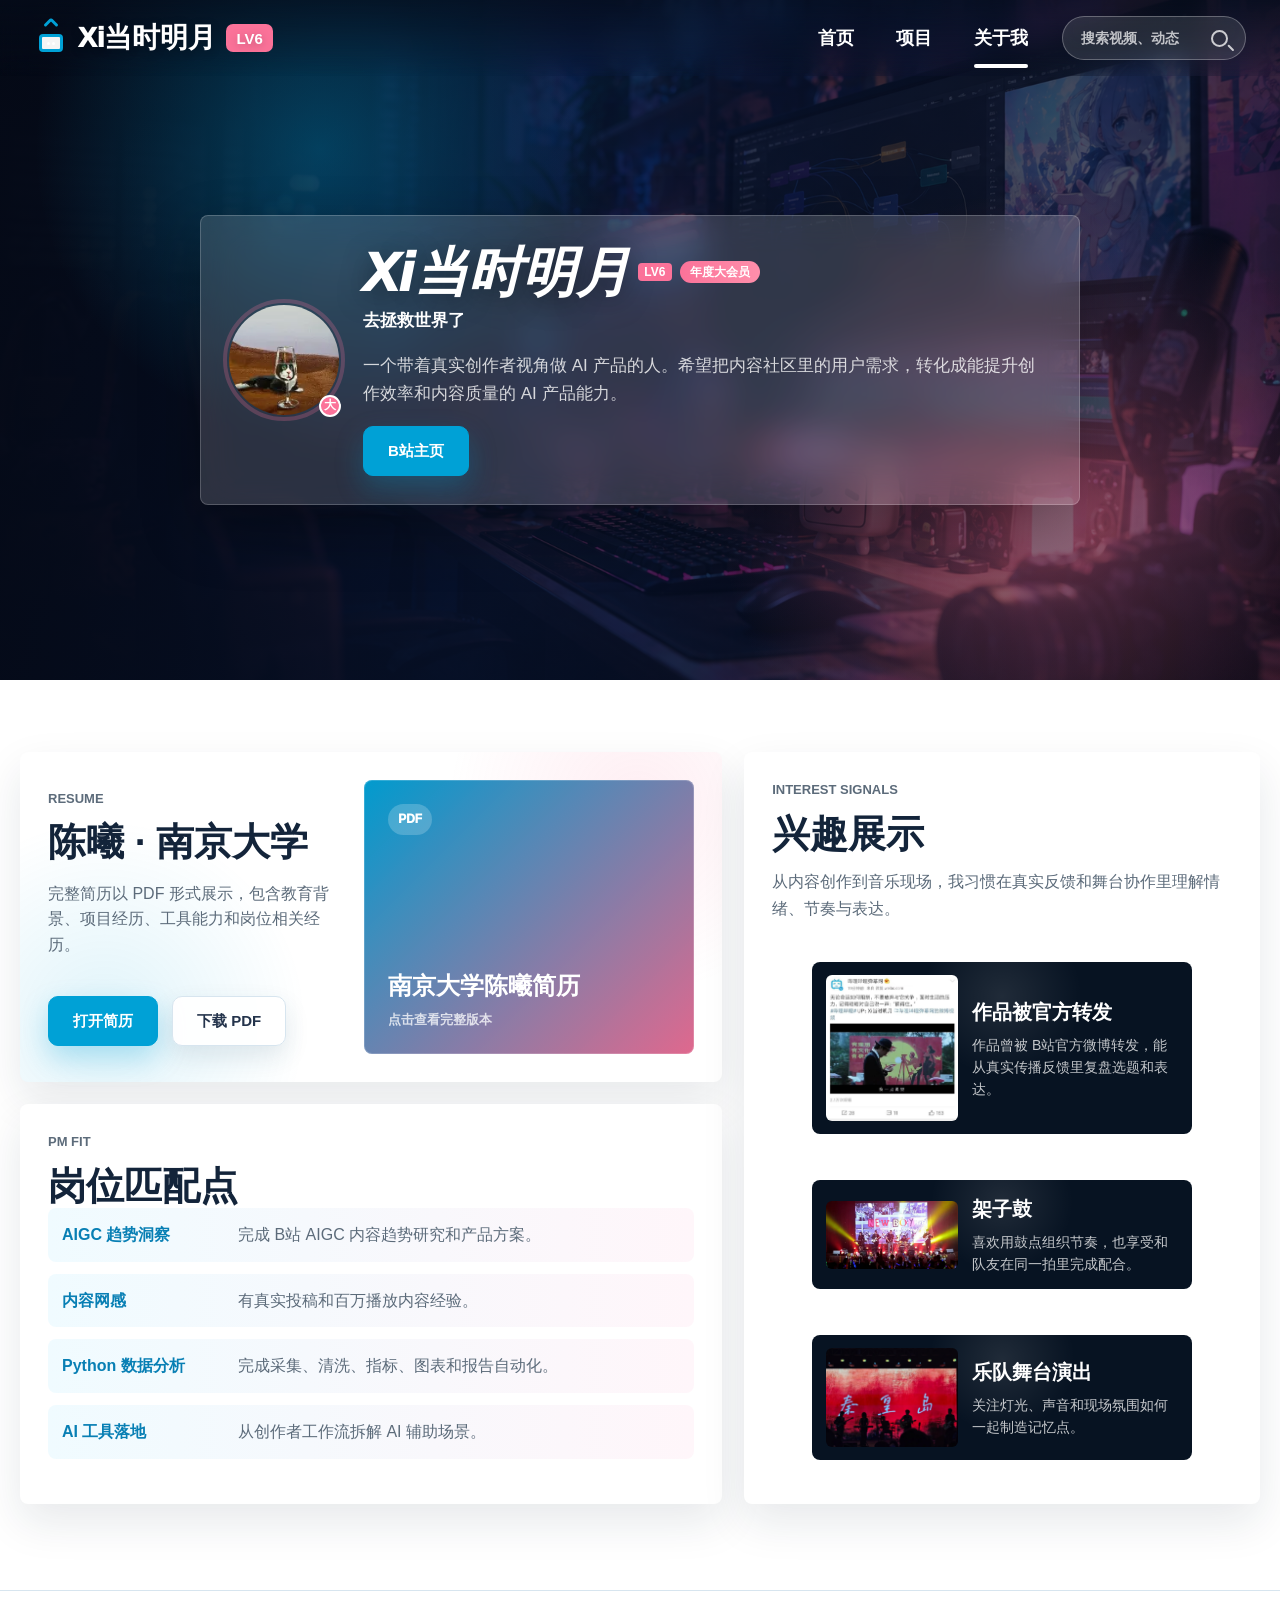
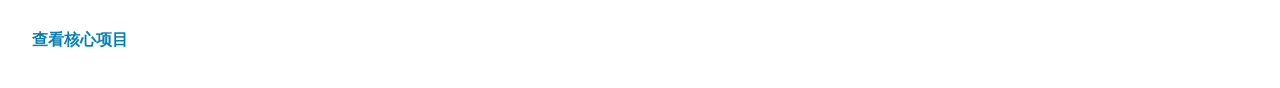
==== commit 0901d7f5: "Use local avatar image" ====
--- a/about.html
+++ b/about.html
@@ -1,4 +1,4 @@
-<!doctype html>
+﻿<!doctype html>
 <html lang="zh-CN">
 <head>
   <meta charset="utf-8">
@@ -46,7 +46,7 @@
       </div>
       <div class="space-profile-card">
         <div class="profile-avatar-wrap">
-          <img src="https://i0.hdslb.com/bfs/face/666c9650cc53e5d75ecbccb346e332d8e1f030dd.jpg@128w_128h_1c_1s.webp" alt="Xi当时明月 B站头像">
+          <img src="assets/mine/avatar.webp" alt="Xi当时明月 B站头像">
           <span class="avatar-vip">大</span>
         </div>
         <div>
@@ -142,3 +142,4 @@
   <script src="assets/main.js"></script>
 </body>
 </html>
+
